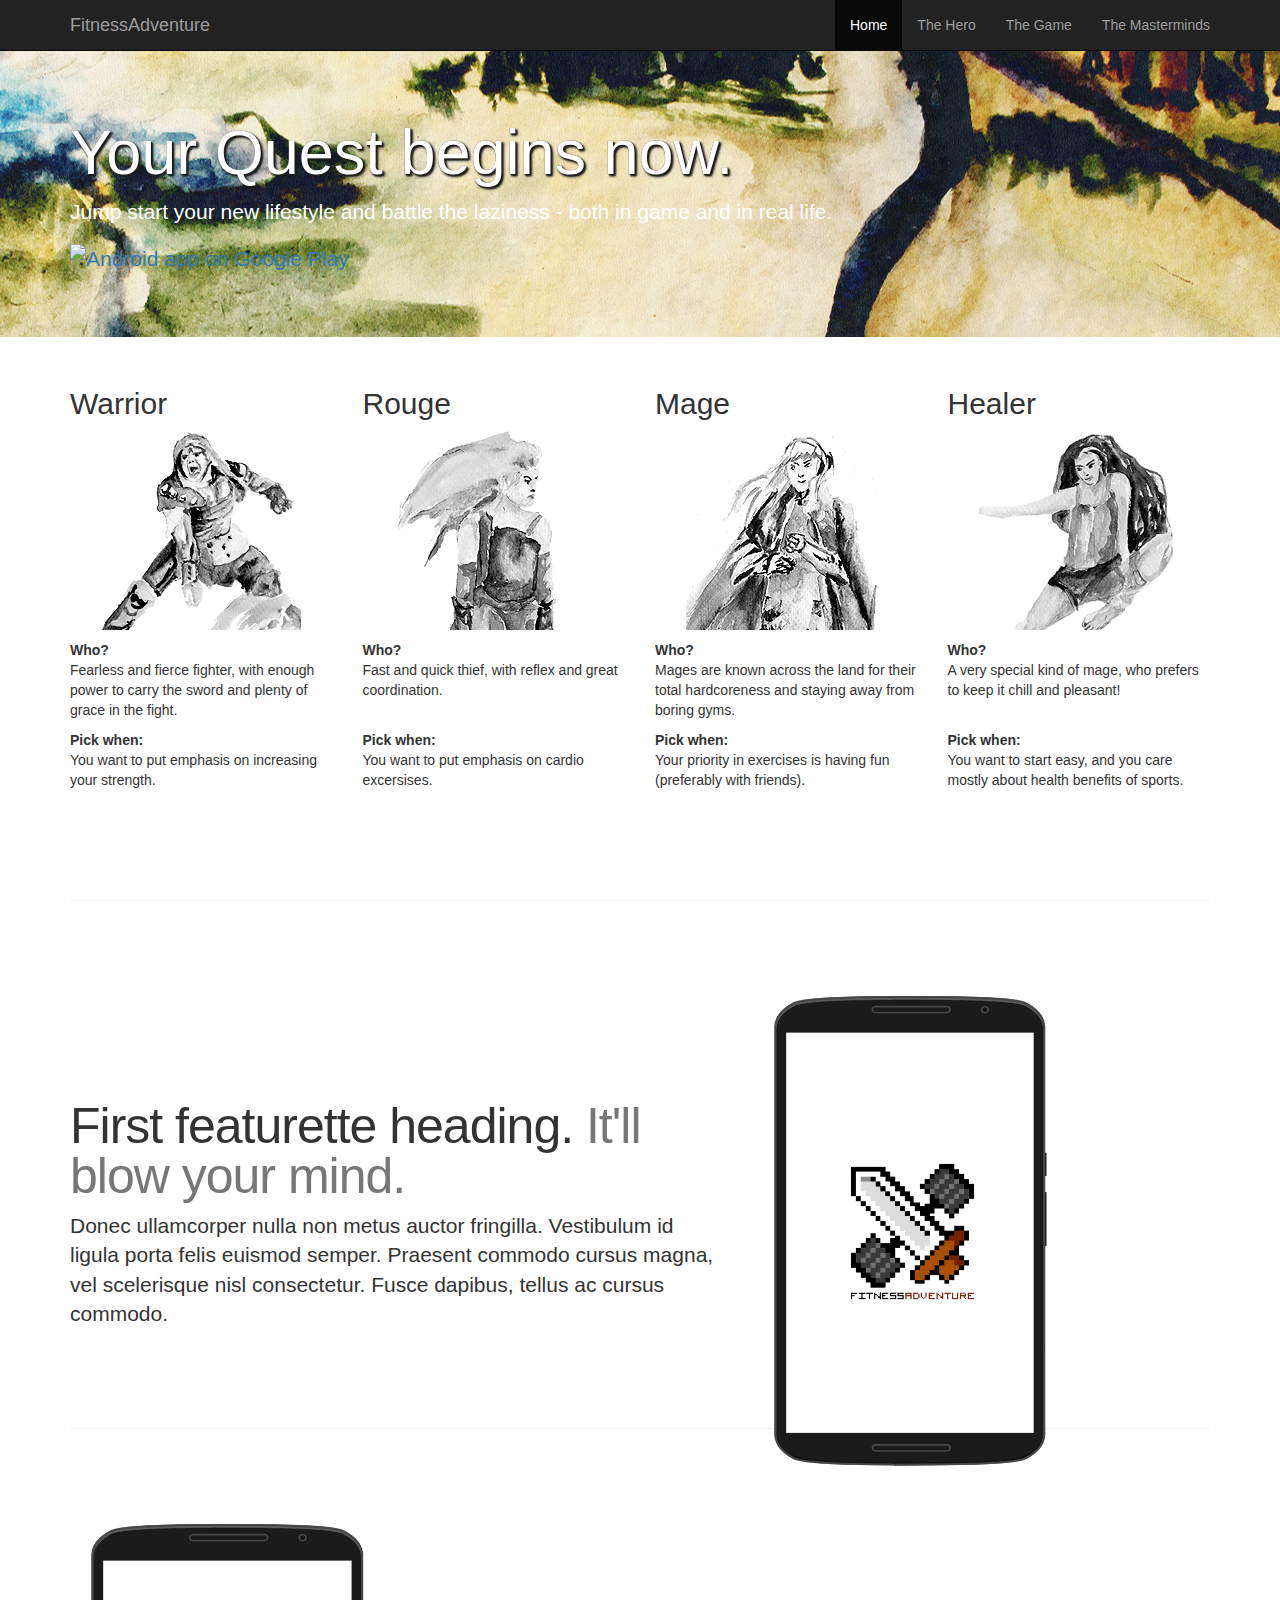
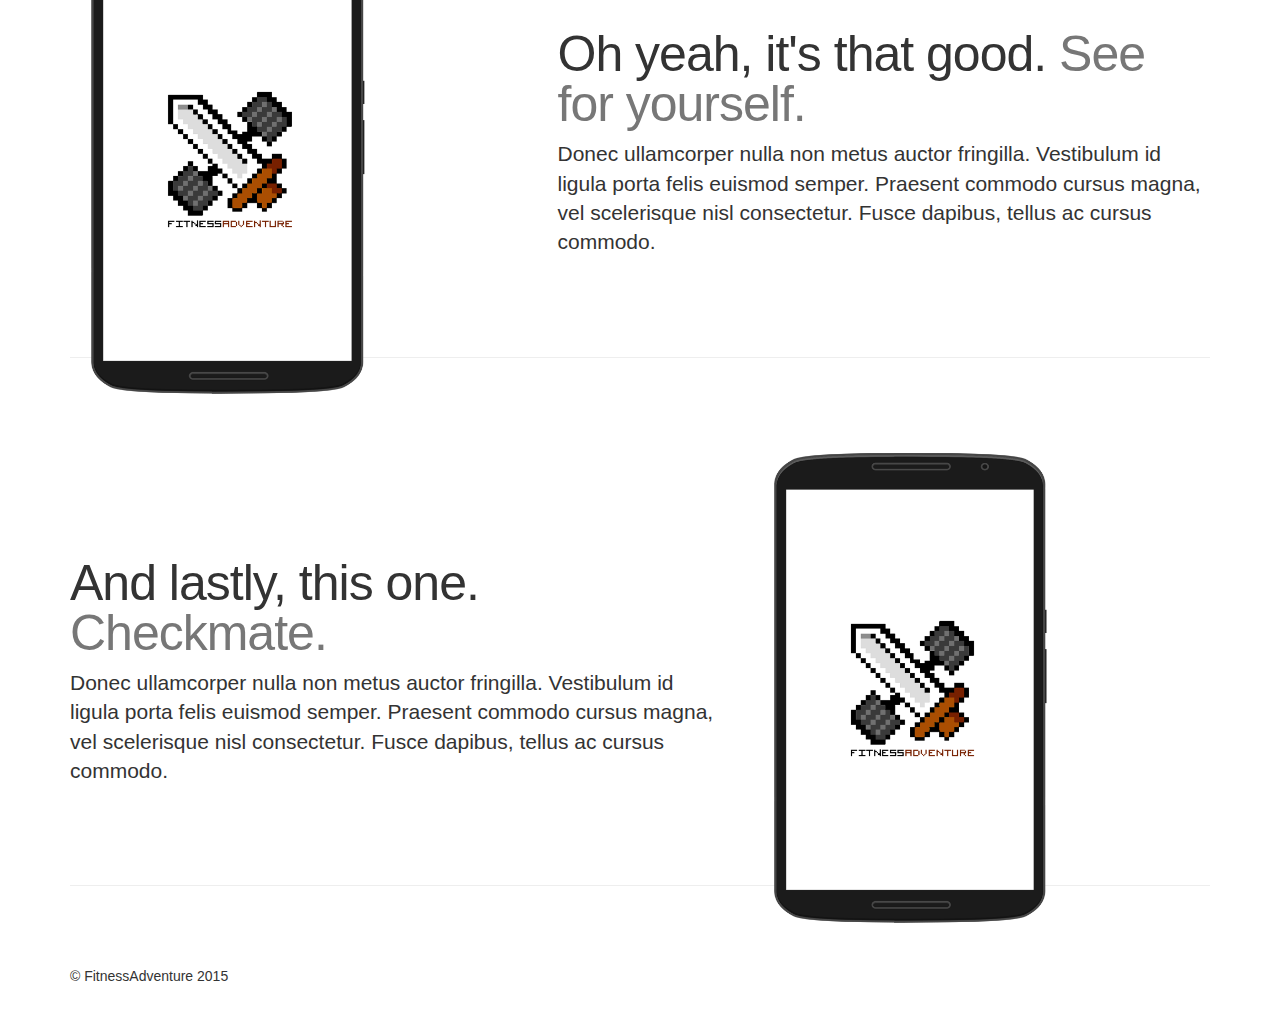
==== index.html @ 914169dd "top :)" ====
<!DOCTYPE html>
<html>
<head>
    <meta http-equiv="Content-Type" content="text/html; charset=utf-8"/>
    <meta name="viewport" content="width=device-width, initial-scale=1.0">
    <title>FitnessAdventure</title>
    <link href="css/style.css" type="text/css" rel="stylesheet"/>
    <link href="css/bootstrap.min.css" type="text/css" rel="stylesheet"/>

    <style>
    .jumbotron {
        background: url('images/background_map.png') no-repeat center center;
    }
    </style>
</head>
<body>


<nav class="navbar navbar-inverse navbar-fixed-top">
    <div class="container">
        <div class="navbar-header">
            <button type="button" class="navbar-toggle collapsed" data-toggle="collapse" data-target="#navbar"
                    aria-expanded="false" aria-controls="navbar">
                <span class="sr-only">Toggle navigation</span>
                <span class="icon-bar"></span>
                <span class="icon-bar"></span>
                <span class="icon-bar"></span>
            </button>
            <a class="navbar-brand" href="#">FitnessAdventure</a>
        </div>
        <div id="navbar" class="navbar-collapse collapse">
            <ul class="nav navbar-nav navbar-right">
                <li class="active"><a href="">Home</a></li>
                <li><a href="#hero">The Hero</a></li>
                <li><a href="#game">The Game</a></li>
                <li><a href="#developers">The Masterminds</a></li>
              </ul>
        </div>
        <!--/.navbar-collapse -->
    </div>
</nav>

<!-- Main jumbotron for a primary marketing message or call to action -->
<div class="jumbotron">
    <div class="container">
        <h1 class="header-title">Your Quest begins now.</h1>
        <p style="color: white; ">Jump start your new lifestyle and battle the laziness - both in game and in real life.</p>

        <p><a href="https://play.google.com/store/apps/details?id=com.pwr.fitnessadventure">
  <img alt="Android app on Google Play"
       src="https://developer.android.com/images/brand/en_app_rgb_wo_60.png" />
</a></p>
    </div>
</div>

<div class="container" id="hero">
    <!-- Example row of columns -->
    <div class="row">
        <div class="col-xs-6 col-sm-3">
            <h2>Warrior</h2>
            <p style="text-align: center"><img src="images/class/warrior.png" class="grayscale"></p>
            <p><b>Who?</b><br>Fearless and fierce fighter, with enough power to carry the sword and plenty of grace in the fight.</br></p>
            <p><b>Pick when: </b><br>You want to put emphasis on increasing your strength.</br></p>
        </div>
        <div class="col-xs-6 col-sm-3">
            <h2>Rouge</h2>
            <p style="text-align: center"><img src="images/class/rogue.png" class="grayscale"></p>
            <p><b>Who?</b><br>Fast and quick thief, with reflex and great coordination.</br></p>
            <p><b>Pick when: </b><br>You want to put emphasis on cardio excersises.</br></p>
        </div>
        <div class="col-xs-6 col-sm-3">
            <h2>Mage</h2>
            <p style="text-align: center"><img src="images/class/mage.png" class="grayscale"></p>
            <p><b>Who?</b><br>Mages are known across the land for their total hardcoreness and staying away from boring gyms.</br></p>
            <p><b>Pick when: </b><br>Your priority in exercises is having fun (preferably with friends).</br></p>
        </div>
        <div class="col-xs-6 col-sm-3">
            <h2>Healer</h2>
            <p style="text-align: center"><img src="images/class/healer.png" class="grayscale"></p>
            <p><b>Who?</b><br>A very special kind of mage, who prefers to keep it chill and pleasant!</br></p>
            <p><b>Pick when: </b><br>You want to start easy, and you care mostly about health benefits of sports.</br></p>
        </div>
    </div>


    <hr class="featurette-divider">

    <div class="row featurette">
        <div class="col-md-7">
            <h2 class="featurette-heading">First featurette heading. <span
                    class="text-muted">It'll blow your mind.</span></h2>

            <p class="lead">Donec ullamcorper nulla non metus auctor fringilla. Vestibulum id ligula porta felis euismod
                semper. Praesent commodo cursus magna, vel scelerisque nisl consectetur. Fusce dapibus, tellus ac cursus
                commodo.</p>
        </div>
        <div class="col-md-5">
            <div id="phone-container">
                <img src="images/demo-pl/_empty.png" class="slideshow-border">

                <div class="slideshow">
                    <img src="images/demo-pl/logo_clear.png">
                    <img src="images/demo-pl/register_clear.png">
                    <img src="images/demo-pl/menu_clear.png">
                    <img src="images/demo-pl/plot_clear.png">
                    <img src="images/demo-pl/achievement_clear.png">
                </div>
            </div>
        </div>
    </div>

    <hr class="featurette-divider">

    <div class="row featurette">
        <div class="col-md-5">
            <div id="phone-container">
                <img src="images/demo-pl/_empty.png" class="slideshow-border">

                <div class="slideshow">
                    <img src="images/demo-pl/logo_clear.png">
                    <img src="images/demo-pl/register_clear.png">
                    <img src="images/demo-pl/menu_clear.png">
                    <img src="images/demo-pl/plot_clear.png">
                    <img src="images/demo-pl/achievement_clear.png">
                </div>
            </div>
        </div>
        <div class="col-md-7">
            <h2 class="featurette-heading">Oh yeah, it's that good. <span class="text-muted">See for yourself.</span>
            </h2>

            <p class="lead">Donec ullamcorper nulla non metus auctor fringilla. Vestibulum id ligula porta felis euismod
                semper. Praesent commodo cursus magna, vel scelerisque nisl consectetur. Fusce dapibus, tellus ac cursus
                commodo.</p>
        </div>
    </div>

    <hr class="featurette-divider">

    <div class="row featurette">
        <div class="col-md-7">
            <h2 class="featurette-heading">And lastly, this one. <span class="text-muted">Checkmate.</span></h2>

            <p class="lead">Donec ullamcorper nulla non metus auctor fringilla. Vestibulum id ligula porta felis euismod
                semper. Praesent commodo cursus magna, vel scelerisque nisl consectetur. Fusce dapibus, tellus ac cursus
                commodo.</p>
        </div>
        <div class="col-md-5">
            <div id="phone-container">
                <img src="images/demo-pl/_empty.png" class="slideshow-border">

                <div class="slideshow">
                    <img src="images/demo-pl/logo_clear.png">
                    <img src="images/demo-pl/register_clear.png">
                    <img src="images/demo-pl/menu_clear.png">
                    <img src="images/demo-pl/plot_clear.png">
                    <img src="images/demo-pl/achievement_clear.png">
                </div>
            </div>
        </div>
    </div>

    <hr class="featurette-divider">


    <footer>
        <p>&copy; FitnessAdventure 2015</p>
    </footer>
</div>

<!--<link rel="icon" type="image/x-icon" href="" />-->
<!-- Jquery and Plug-ins -->
<script src="js/lib/jquery-1.11.2.min.js"></script>
<script src="js/plugin/jquery.cycle.all.js"></script>
<!-- Slideshow -->
<script type="text/javascript">
    $(document).ready(function () {
        $('.slideshow').cycle({
            fx: "scrollLeft"
        });
    });
</script>

</body>
</html>
---- css/style.css ----
* {
    margin: 0;
    padding: 0;
}

body {
    padding-top: 50px;
    padding-bottom: 20px;
}

.slideshow {
    height:  402px;
    width:   249px;
    padding: 0;
    margin:  0;
    top:  50px;
    left: 33px;
    position: absolute;
}

.slideshow img {
    height: 402px;
    width:  auto;
    top:  0;
    left: 0;
    position: absolute;
}

.slideshow-border {
    z-index: 1000;
    height: 500px;
    width:  auto;
    top:  0;
    left: 0;
    position: absolute;
}

#phone-container {
    position: relative;
}

/* HEADER 
-------------------------------------------------- */
.header-title {
    color: white !important;
    text-shadow: 0px 0px 0px #1C1C1C, 1px 1px 1px #1C1C1C, 2px 2px 2px #1C1C1C, 2px 2px 3px #1C1C1C;
}

/* CLASSES 
-------------------------------------------------- */
img.grayscale {
    filter: grayscale(100%);
    -webkit-filter: grayscale(100%);
 /* For Webkit browsers */
    filter: gray;
 /* For IE 6 - 9 */
    -webkit-transition: all .6s ease;
 /* Fade to color for Chrome and Safari */
    filter: url("data:image/svg+xml;utf8,<svg xmlns=\'http://www.w3.org/2000/svg\'><filter id=\'grayscale\'><feColorMatrix type=\'matrix\' values=\'0.3333 0.3333 0.3333 0 0 0.3333 0.3333 0.3333 0 0 0.3333 0.3333 0.3333 0 0 0 0 0 1 0\'/></filter></svg>#grayscale");
 /* Firefox 10+, Firefox on Android */;
}

img.grayscale:hover {
    filter: grayscale(0%);
    -webkit-filter: grayscale(0%);
    filter: url("data:image/svg+xml;utf8,<svg xmlns=\'http://www.w3.org/2000/svg\'><filter id=\'grayscale\'><feColorMatrix type=\'matrix\' values=\'1 0 0 0 0, 0 1 0 0 0, 0 0 1 0 0, 0 0 0 1 0\'/></filter></svg>#grayscale");
}

.col-xs-6 p {
    min-height: 80px;
}


/* MARKETING CONTENT
-------------------------------------------------- */

/* Center align the text within the three columns below the carousel */
.marketing .col-lg-4 {
    margin-bottom: 20px;
    text-align: center;
}
.marketing h2 {
    font-weight: normal;
}
.marketing .col-lg-4 p {
    margin-right: 10px;
    margin-left: 10px;
}


/* Featurettes
------------------------- */

.featurette-divider {
    margin: 80px 0; /* Space out the Bootstrap <hr> more */
}

/* Thin out the marketing headings */
.featurette-heading {
    font-weight: 300;
    line-height: 1;
    letter-spacing: -1px;
}


/* RESPONSIVE CSS
-------------------------------------------------- */

@media (min-width: 768px) {
    /* Navbar positioning foo */
    .navbar-wrapper {
        margin-top: 20px;
    }
    .navbar-wrapper .container {
        padding-right: 15px;
        padding-left: 15px;
    }
    .navbar-wrapper .navbar {
        padding-right: 0;
        padding-left: 0;
    }

    /* The navbar becomes detached from the top, so we round the corners */
    .navbar-wrapper .navbar {
        border-radius: 4px;
    }

    /* Bump up size of carousel content */
    .carousel-caption p {
        margin-bottom: 20px;
        font-size: 21px;
        line-height: 1.4;
    }

    .featurette-heading {
        font-size: 50px;
    }
}

@media (min-width: 992px) {
    .featurette-heading {
        margin-top: 120px;
    }
}
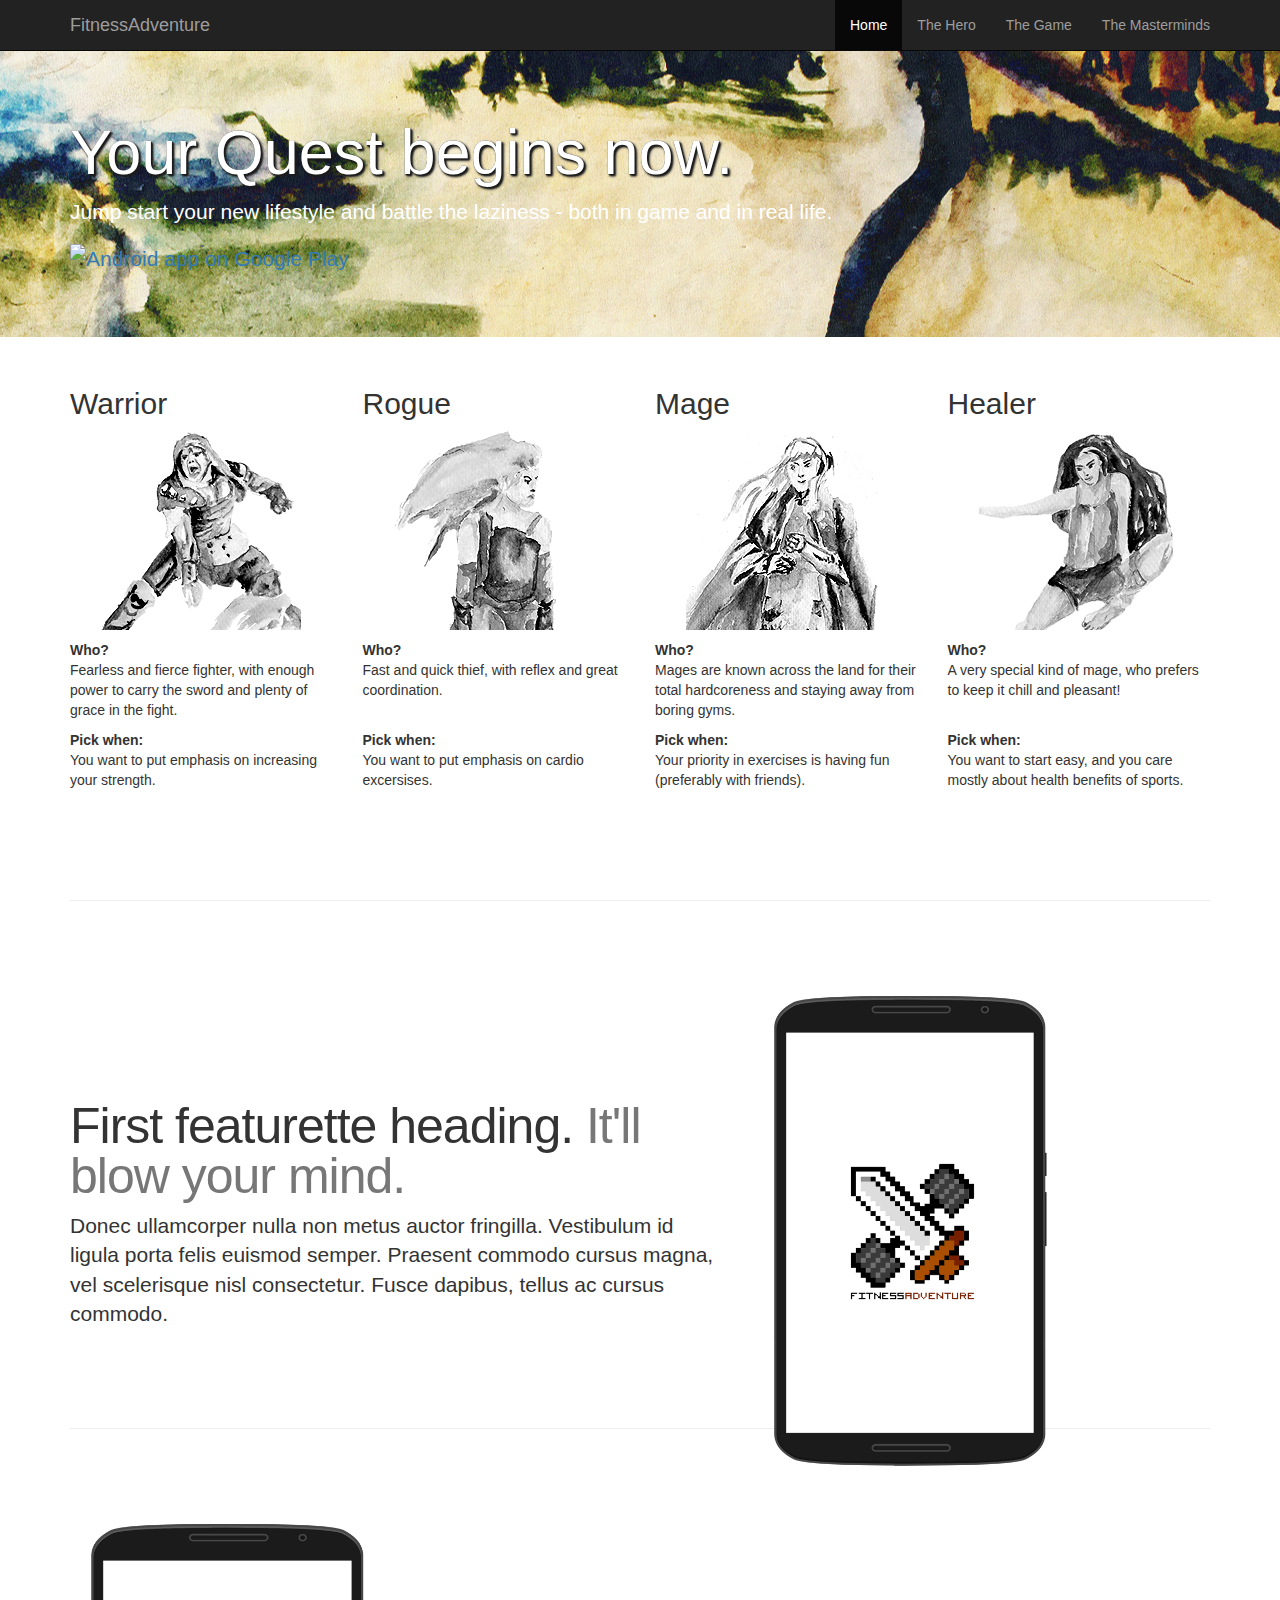
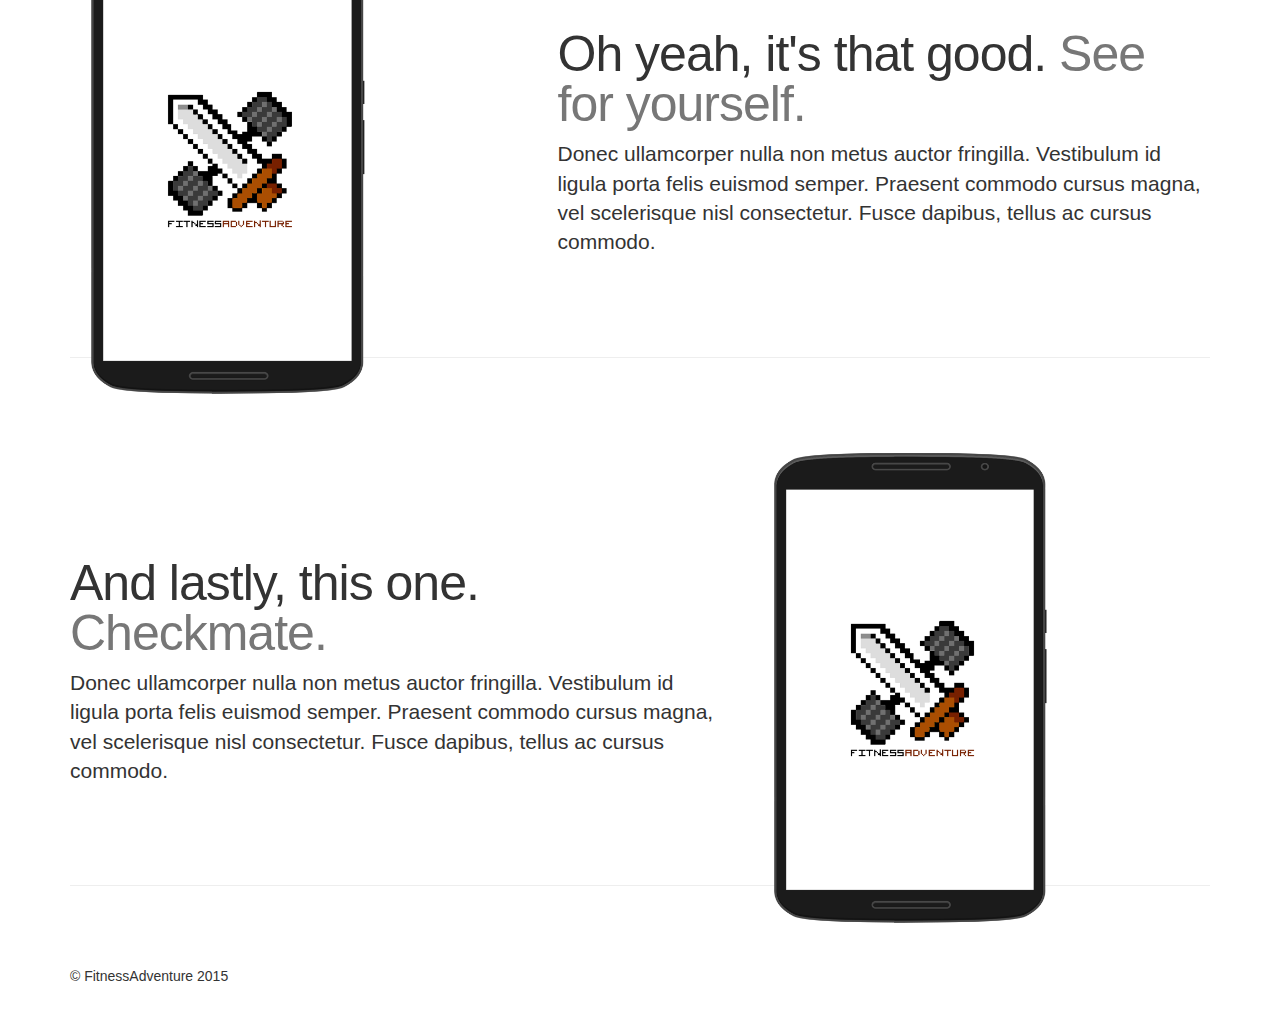
==== commit 43b06da7: "literówka" ====
--- a/index.html
+++ b/index.html
@@ -63,7 +63,7 @@
             <p><b>Pick when: </b><br>You want to put emphasis on increasing your strength.</br></p>
         </div>
         <div class="col-xs-6 col-sm-3">
-            <h2>Rouge</h2>
+            <h2>Rogue</h2>
             <p style="text-align: center"><img src="images/class/rogue.png" class="grayscale"></p>
             <p><b>Who?</b><br>Fast and quick thief, with reflex and great coordination.</br></p>
             <p><b>Pick when: </b><br>You want to put emphasis on cardio excersises.</br></p>
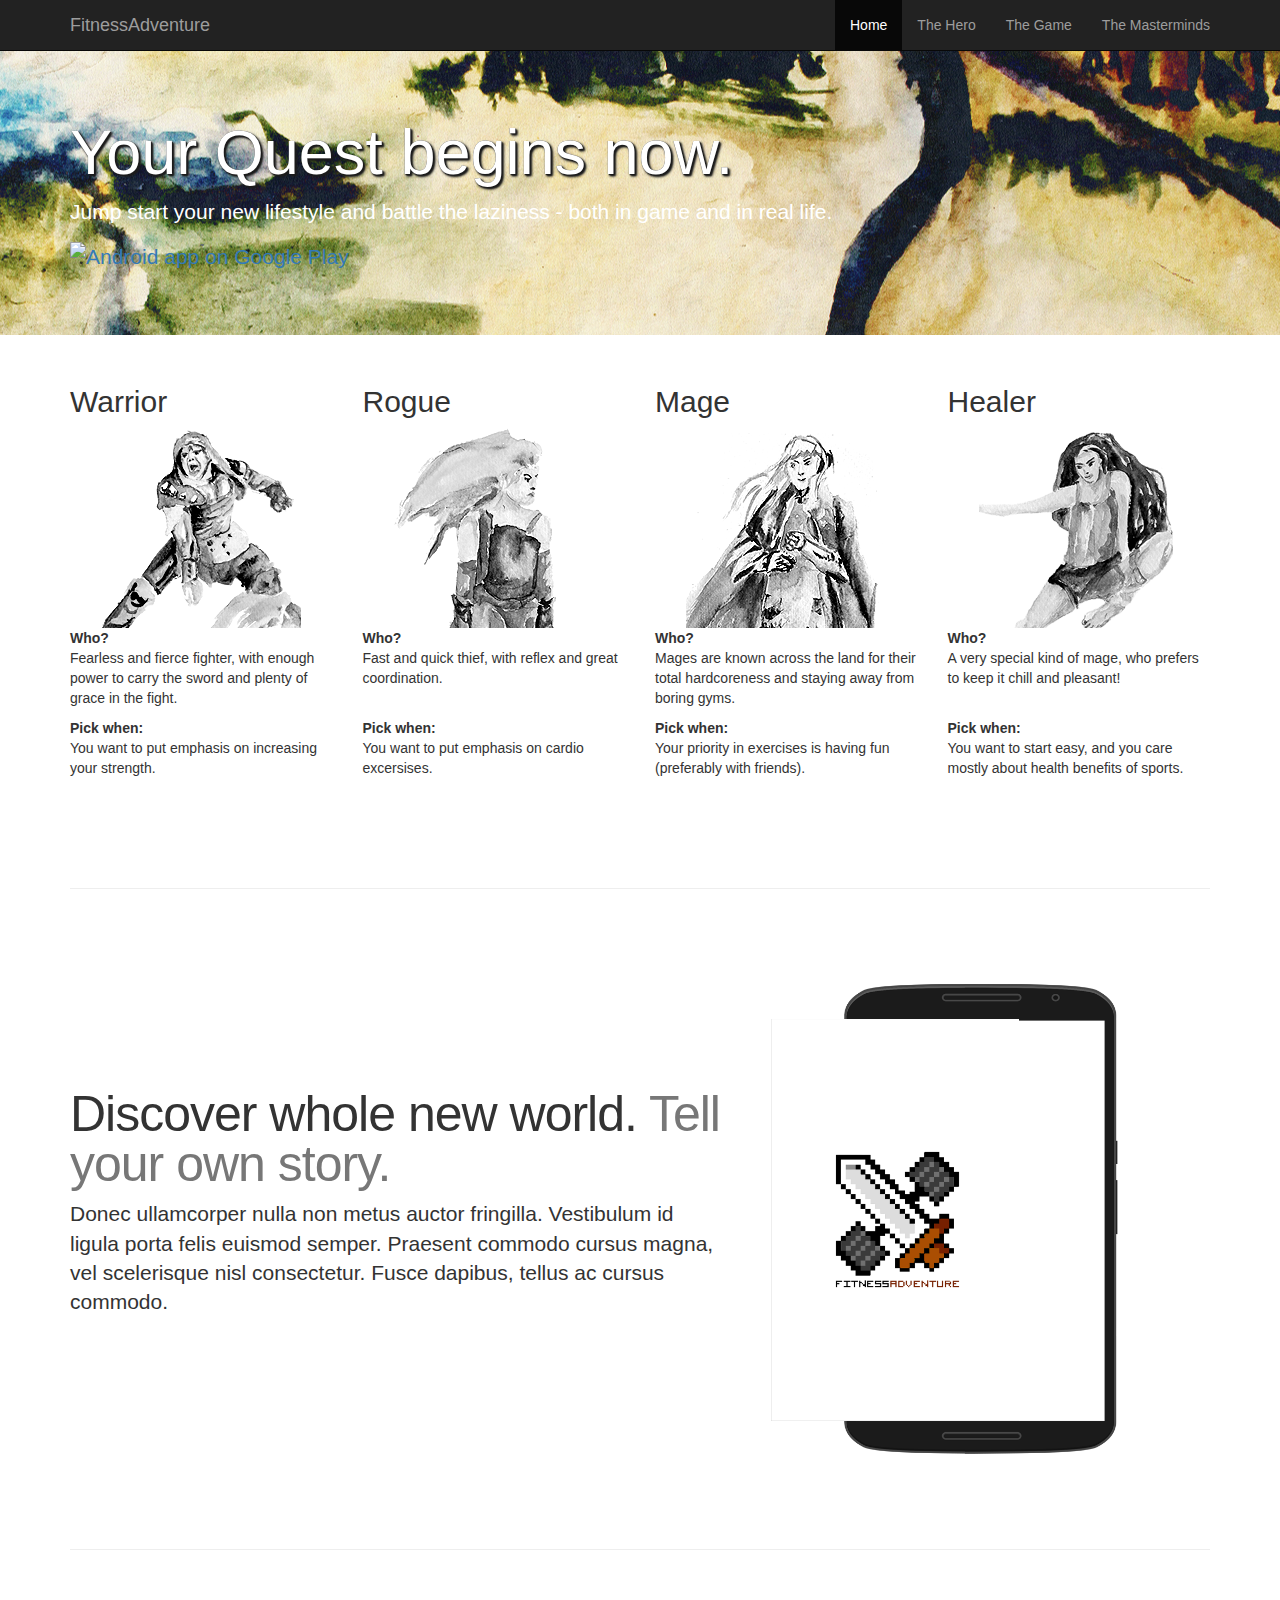
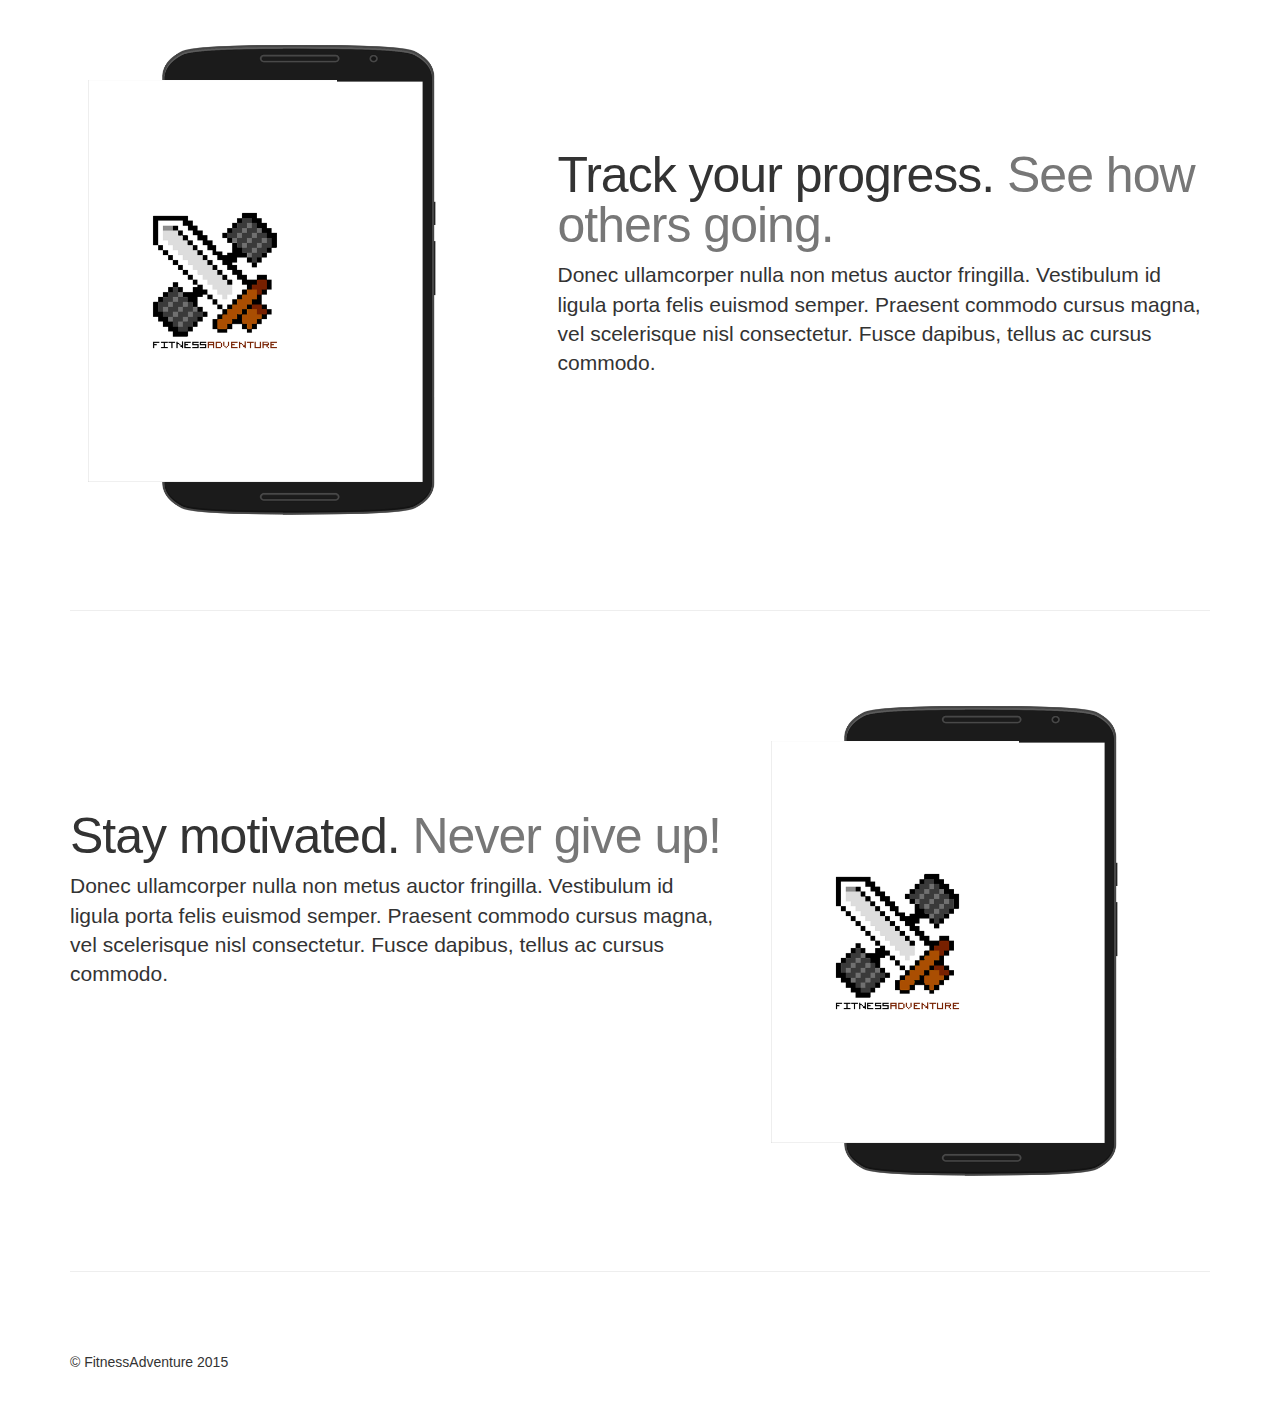
==== commit d3aa4d3f: "Small layout corrections, main content headers" ====
--- a/index.html
+++ b/index.html
@@ -8,9 +8,9 @@
     <link href="css/bootstrap.min.css" type="text/css" rel="stylesheet"/>
 
     <style>
-    .jumbotron {
-        background: url('images/background_map.png') no-repeat center center;
-    }
+        .jumbotron {
+            background: url('images/background_map.png') no-repeat center center;
+        }
     </style>
 </head>
 <body>
@@ -34,7 +34,7 @@
                 <li><a href="#hero">The Hero</a></li>
                 <li><a href="#game">The Game</a></li>
                 <li><a href="#developers">The Masterminds</a></li>
-              </ul>
+            </ul>
         </div>
         <!--/.navbar-collapse -->
     </div>
@@ -44,51 +44,64 @@
 <div class="jumbotron">
     <div class="container">
         <h1 class="header-title">Your Quest begins now.</h1>
-        <p style="color: white; ">Jump start your new lifestyle and battle the laziness - both in game and in real life.</p>
+
+        <p style="color: white; ">Jump start your new lifestyle and battle the laziness - both in game and in real
+            life.</p>
 
         <p><a href="https://play.google.com/store/apps/details?id=com.pwr.fitnessadventure">
-  <img alt="Android app on Google Play"
-       src="https://developer.android.com/images/brand/en_app_rgb_wo_60.png" />
-</a></p>
+            <img id="google-play-icon" alt="Android app on Google Play"
+                 src="https://developer.android.com/images/brand/en_app_rgb_wo_60.png"/>
+        </a></p>
     </div>
 </div>
 
-<div class="container" id="hero">
+<div class="container anchor" id="hero">
     <!-- Example row of columns -->
     <div class="row">
         <div class="col-xs-6 col-sm-3">
             <h2>Warrior</h2>
-            <p style="text-align: center"><img src="images/class/warrior.png" class="grayscale"></p>
-            <p><b>Who?</b><br>Fearless and fierce fighter, with enough power to carry the sword and plenty of grace in the fight.</br></p>
+            <img src="images/class/warrior.png" class="grayscale">
+
+            <p><b>Who?</b><br>Fearless and fierce fighter, with enough power to carry the sword and plenty of grace in
+                the fight.</br></p>
+
             <p><b>Pick when: </b><br>You want to put emphasis on increasing your strength.</br></p>
         </div>
         <div class="col-xs-6 col-sm-3">
             <h2>Rogue</h2>
-            <p style="text-align: center"><img src="images/class/rogue.png" class="grayscale"></p>
+            <img src="images/class/rogue.png" class="grayscale">
+
             <p><b>Who?</b><br>Fast and quick thief, with reflex and great coordination.</br></p>
+
             <p><b>Pick when: </b><br>You want to put emphasis on cardio excersises.</br></p>
         </div>
         <div class="col-xs-6 col-sm-3">
             <h2>Mage</h2>
-            <p style="text-align: center"><img src="images/class/mage.png" class="grayscale"></p>
-            <p><b>Who?</b><br>Mages are known across the land for their total hardcoreness and staying away from boring gyms.</br></p>
+            <img src="images/class/mage.png" class="grayscale">
+
+            <p><b>Who?</b><br>Mages are known across the land for their total hardcoreness and staying away from boring
+                gyms.</br></p>
+
             <p><b>Pick when: </b><br>Your priority in exercises is having fun (preferably with friends).</br></p>
         </div>
         <div class="col-xs-6 col-sm-3">
             <h2>Healer</h2>
-            <p style="text-align: center"><img src="images/class/healer.png" class="grayscale"></p>
+            <img src="images/class/healer.png" class="grayscale">
+
             <p><b>Who?</b><br>A very special kind of mage, who prefers to keep it chill and pleasant!</br></p>
-            <p><b>Pick when: </b><br>You want to start easy, and you care mostly about health benefits of sports.</br></p>
-        </div>
-    </div>
-
-
-    <hr class="featurette-divider">
-
-    <div class="row featurette">
+
+            <p><b>Pick when: </b><br>You want to start easy, and you care mostly about health benefits of sports.</br>
+            </p>
+        </div>
+    </div>
+
+
+    <hr class="featurette-divider">
+
+    <div class="row featurette anchor">
         <div class="col-md-7">
-            <h2 class="featurette-heading">First featurette heading. <span
-                    class="text-muted">It'll blow your mind.</span></h2>
+            <h2 class="featurette-heading">Discover whole new world. <span
+                    class="text-muted">Tell your own story.</span></h2>
 
             <p class="lead">Donec ullamcorper nulla non metus auctor fringilla. Vestibulum id ligula porta felis euismod
                 semper. Praesent commodo cursus magna, vel scelerisque nisl consectetur. Fusce dapibus, tellus ac cursus
@@ -111,7 +124,7 @@
 
     <hr class="featurette-divider">
 
-    <div class="row featurette">
+    <div class="row featurette anchor">
         <div class="col-md-5">
             <div id="phone-container">
                 <img src="images/demo-pl/_empty.png" class="slideshow-border">
@@ -126,7 +139,7 @@
             </div>
         </div>
         <div class="col-md-7">
-            <h2 class="featurette-heading">Oh yeah, it's that good. <span class="text-muted">See for yourself.</span>
+            <h2 class="featurette-heading">Track your progress. <span class="text-muted">See how others going.</span>
             </h2>
 
             <p class="lead">Donec ullamcorper nulla non metus auctor fringilla. Vestibulum id ligula porta felis euismod
@@ -137,9 +150,9 @@
 
     <hr class="featurette-divider">
 
-    <div class="row featurette">
+    <div class="row featurette anchor">
         <div class="col-md-7">
-            <h2 class="featurette-heading">And lastly, this one. <span class="text-muted">Checkmate.</span></h2>
+            <h2 class="featurette-heading">Stay motivated. <span class="text-muted">Never give up!</span></h2>
 
             <p class="lead">Donec ullamcorper nulla non metus auctor fringilla. Vestibulum id ligula porta felis euismod
                 semper. Praesent commodo cursus magna, vel scelerisque nisl consectetur. Fusce dapibus, tellus ac cursus
--- a/css/style.css
+++ b/css/style.css
@@ -6,6 +6,15 @@
 body {
     padding-top: 50px;
     padding-bottom: 20px;
+}
+
+img {
+    display: block;
+    margin: 0px auto;
+}
+
+#google-play-icon {
+    margin: 0px;
 }
 
 .slideshow {
@@ -32,11 +41,16 @@
     width:  auto;
     top:  0;
     left: 0;
-    position: absolute;
 }
 
-#phone-container {
+.phone-container {
     position: relative;
+    margin-bottom: 50px;
+}
+
+.anchor {
+    padding-top:40px;
+    margin-top:-40px;
 }
 
 /* HEADER 
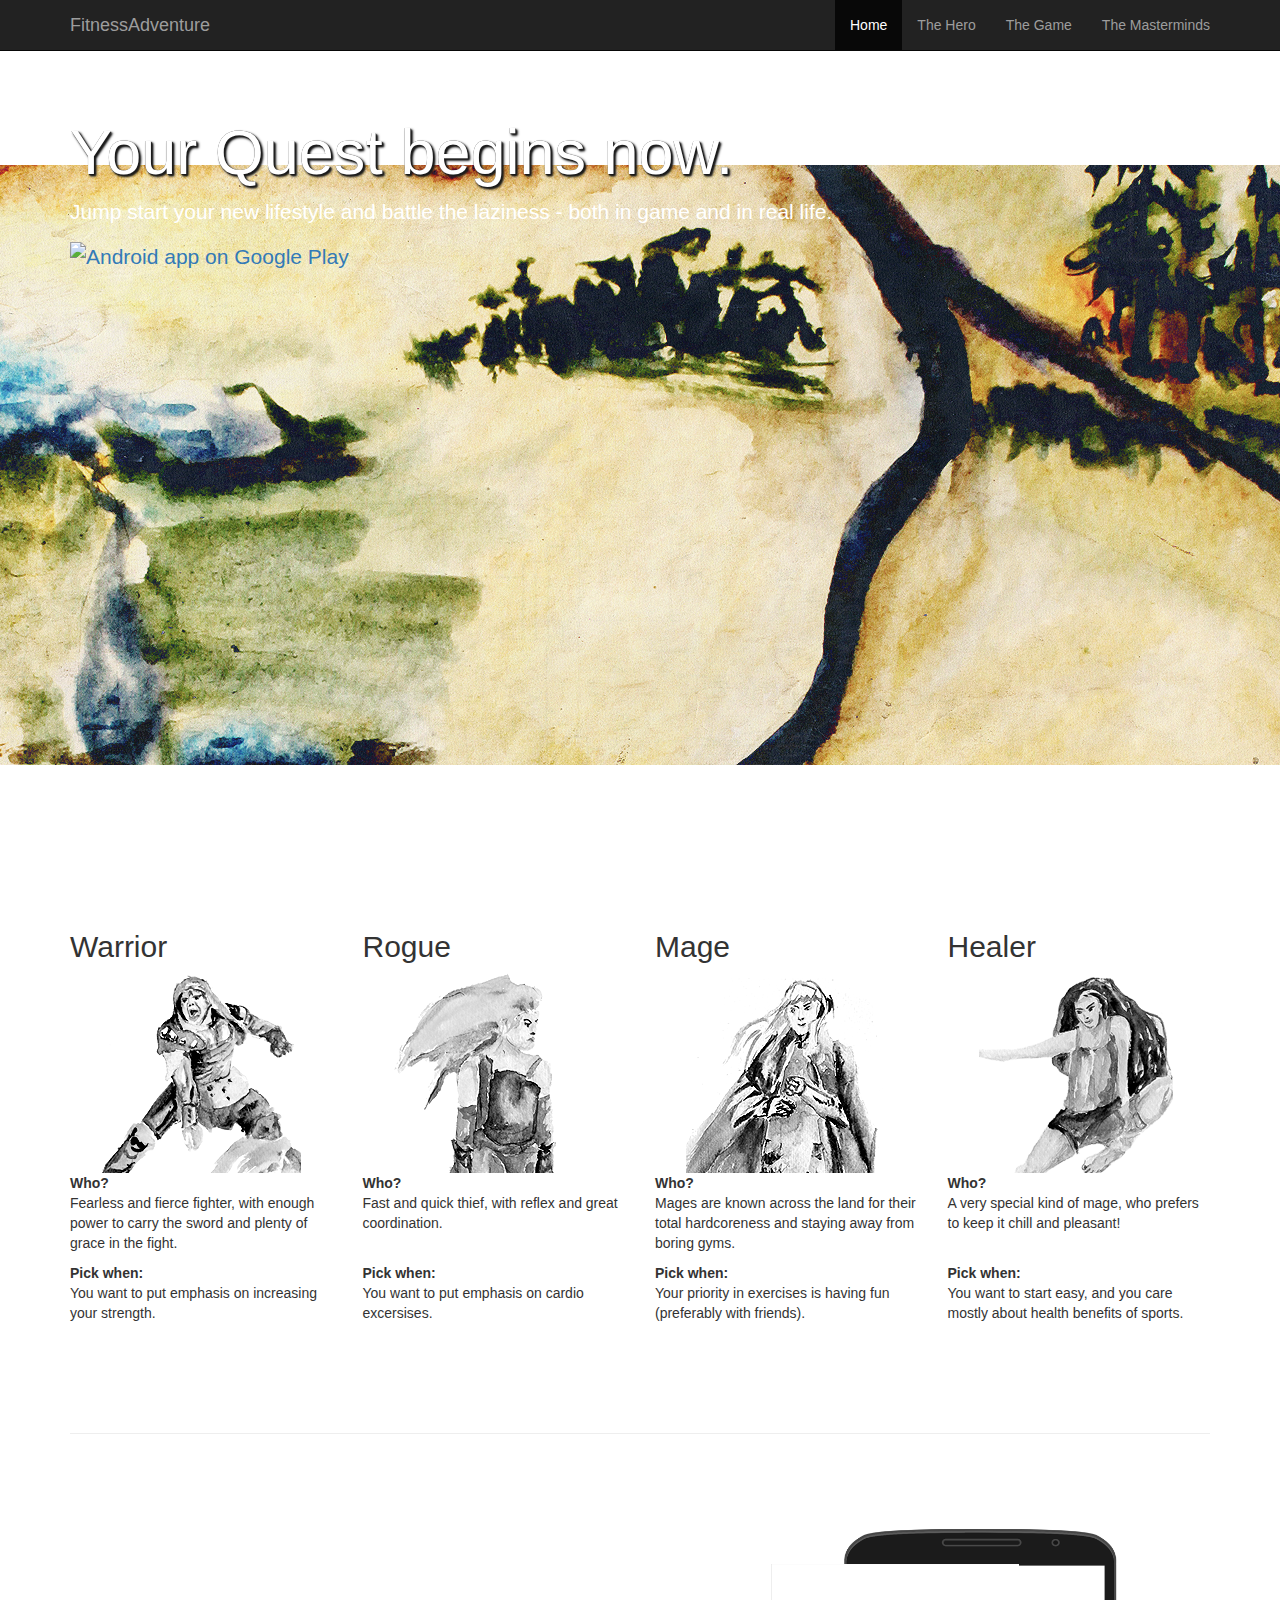
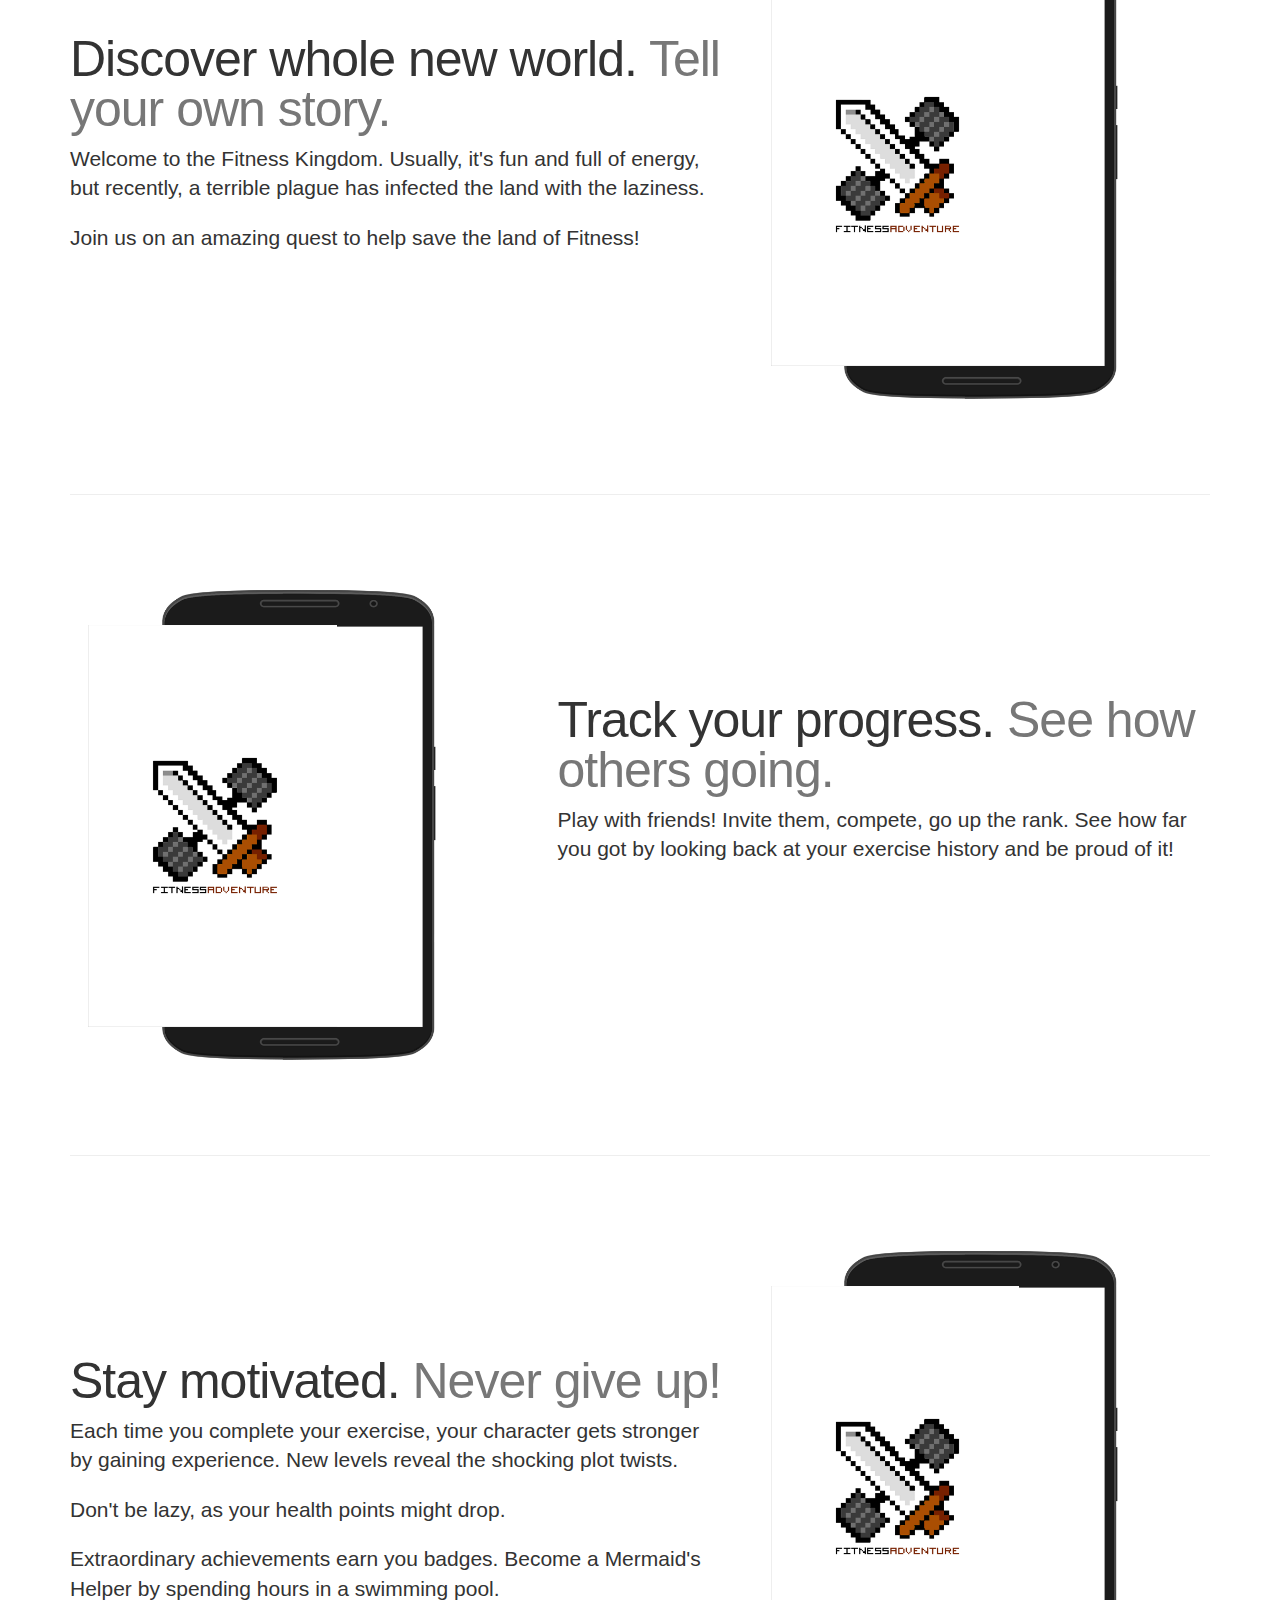
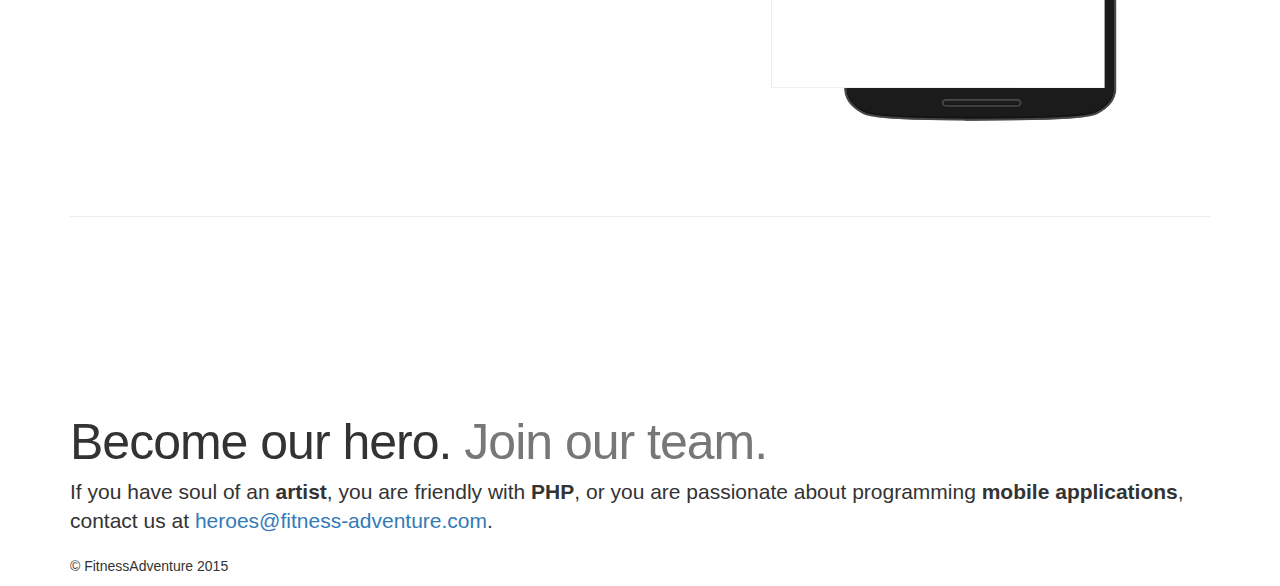
==== commit 7317c3c2: "Page text" ====
--- a/index.html
+++ b/index.html
@@ -41,7 +41,7 @@
 </nav>
 
 <!-- Main jumbotron for a primary marketing message or call to action -->
-<div class="jumbotron">
+<div class="jumbotron special">
     <div class="container">
         <h1 class="header-title">Your Quest begins now.</h1>
 
@@ -96,16 +96,18 @@
     </div>
 
 
-    <hr class="featurette-divider">
-
-    <div class="row featurette anchor">
+    <hr class="featurette-divider" id="game">
+
+    <div class="row featurette anchor" >
         <div class="col-md-7">
             <h2 class="featurette-heading">Discover whole new world. <span
                     class="text-muted">Tell your own story.</span></h2>
 
-            <p class="lead">Donec ullamcorper nulla non metus auctor fringilla. Vestibulum id ligula porta felis euismod
-                semper. Praesent commodo cursus magna, vel scelerisque nisl consectetur. Fusce dapibus, tellus ac cursus
-                commodo.</p>
+            <p class="lead">Welcome to the Fitness Kingdom. Usually, it's fun and full of energy, but recently, a
+                terrible plague has infected the land with the laziness. </p>
+
+            <p class="lead">Join us on an amazing quest to help save the
+                land of Fitness!</p>
         </div>
         <div class="col-md-5">
             <div id="phone-container">
@@ -142,9 +144,9 @@
             <h2 class="featurette-heading">Track your progress. <span class="text-muted">See how others going.</span>
             </h2>
 
-            <p class="lead">Donec ullamcorper nulla non metus auctor fringilla. Vestibulum id ligula porta felis euismod
-                semper. Praesent commodo cursus magna, vel scelerisque nisl consectetur. Fusce dapibus, tellus ac cursus
-                commodo.</p>
+            <p class="lead">Play with friends! Invite them, compete, go up the rank. See how far you got by looking back
+                at
+                your exercise history and be proud of it! </p>
         </div>
     </div>
 
@@ -154,9 +156,14 @@
         <div class="col-md-7">
             <h2 class="featurette-heading">Stay motivated. <span class="text-muted">Never give up!</span></h2>
 
-            <p class="lead">Donec ullamcorper nulla non metus auctor fringilla. Vestibulum id ligula porta felis euismod
-                semper. Praesent commodo cursus magna, vel scelerisque nisl consectetur. Fusce dapibus, tellus ac cursus
-                commodo.</p>
+            <p class="lead">Each time you complete your exercise, your character gets stronger by gaining experience.
+                New levels reveal the shocking plot twists.</p>
+
+            <p class="lead">Don't be lazy, as your health points might drop.</p>
+
+            <p class="lead">Extraordinary achievements earn you badges. Become a Mermaid's Helper by spending hours in a
+                swimming
+                pool.</p>
         </div>
         <div class="col-md-5">
             <div id="phone-container">
@@ -173,8 +180,18 @@
         </div>
     </div>
 
-    <hr class="featurette-divider">
-
+    <hr class="featurette-divider" id="developers">
+
+    <div class="row featurette anchor">
+        <div class="col-md-12">
+
+            <h2 class="featurette-heading">Become our hero. <span class="text-muted">Join our team.</span></h2>
+
+            <p class="lead">If you have soul of an <span>artist</span>, you are friendly with <span>PHP</span>, or you
+                are passionate about programming <span>mobile applications</span>, contact us at <a href="mailto:heroes@fitness-adventure.com">heroes@fitness-adventure.com</a>.</p>
+
+        </div>
+    </div>
 
     <footer>
         <p>&copy; FitnessAdventure 2015</p>
--- a/css/style.css
+++ b/css/style.css
@@ -11,6 +11,13 @@
 img {
     display: block;
     margin: 0px auto;
+}
+
+html,body {height:100%;}
+.special,.special .jumbotron {height:100%;}
+
+p > span {
+    font-weight: bold;
 }
 
 #google-play-icon {
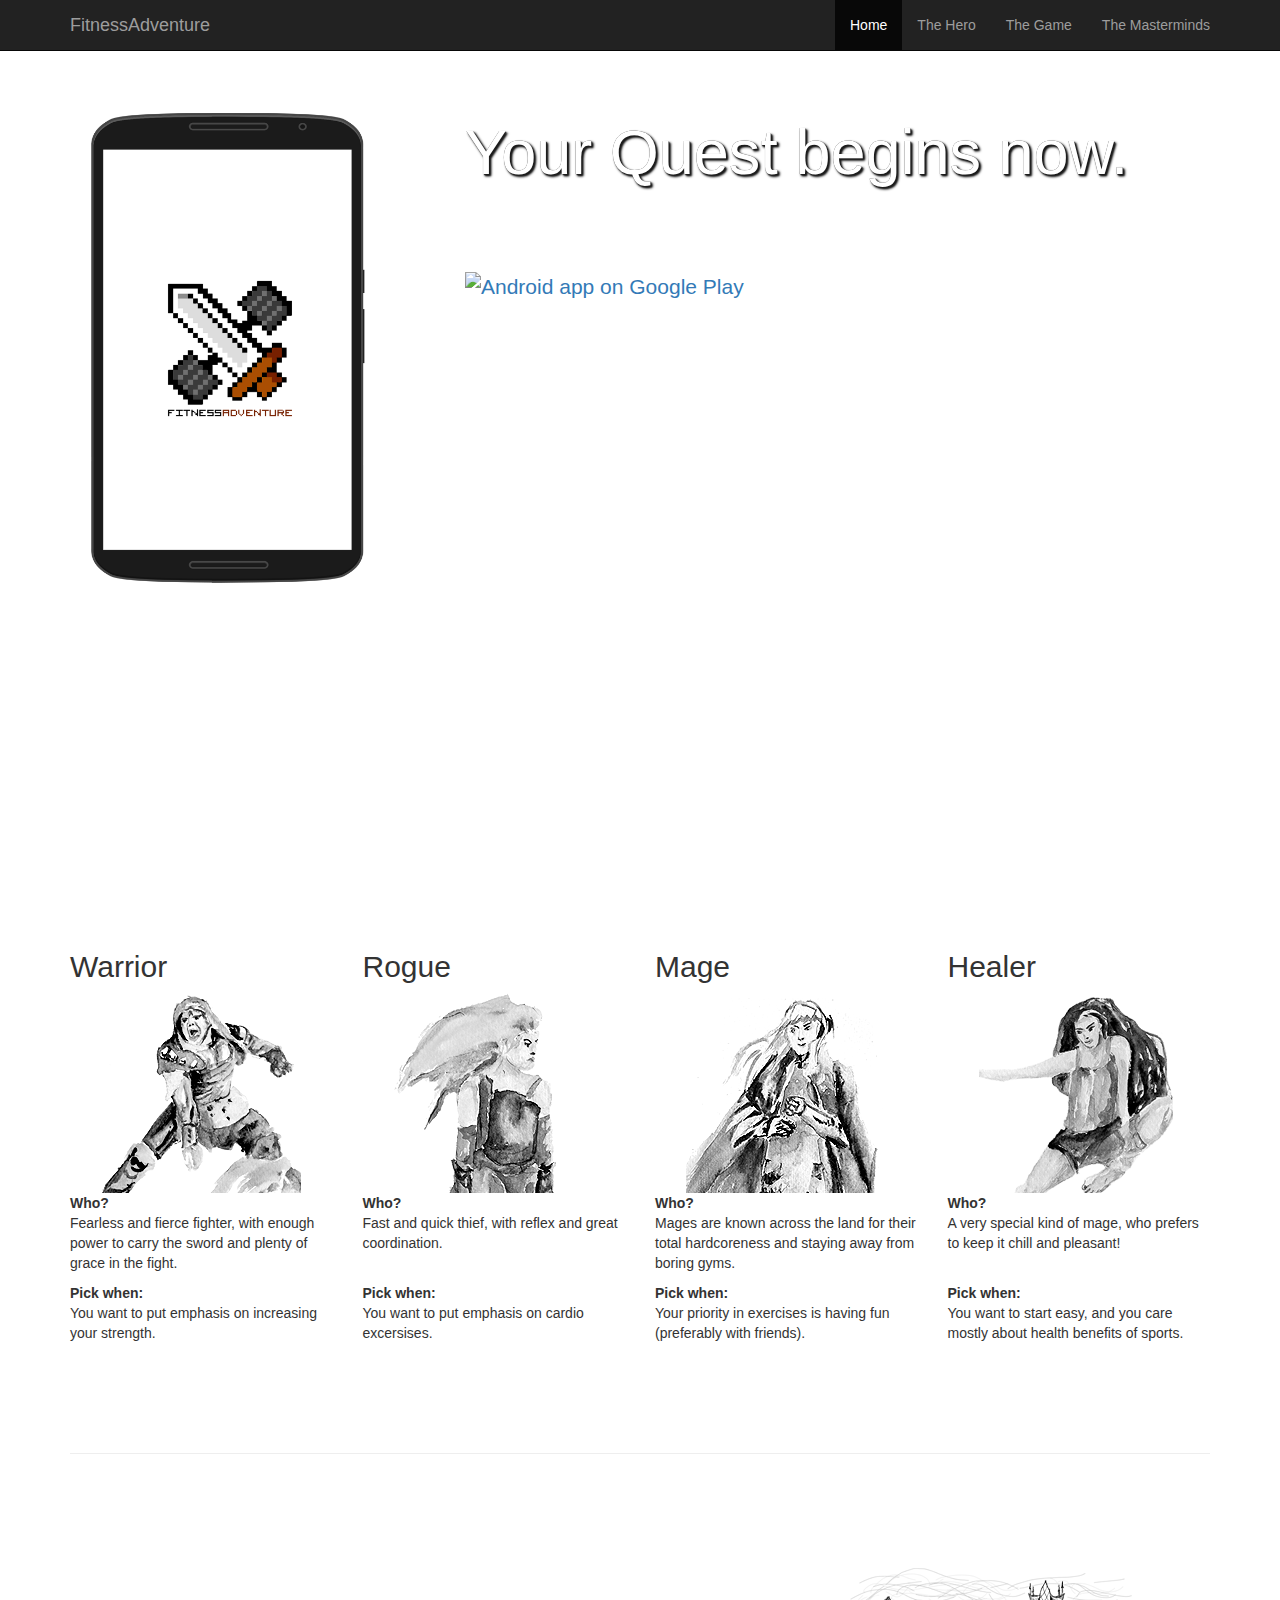
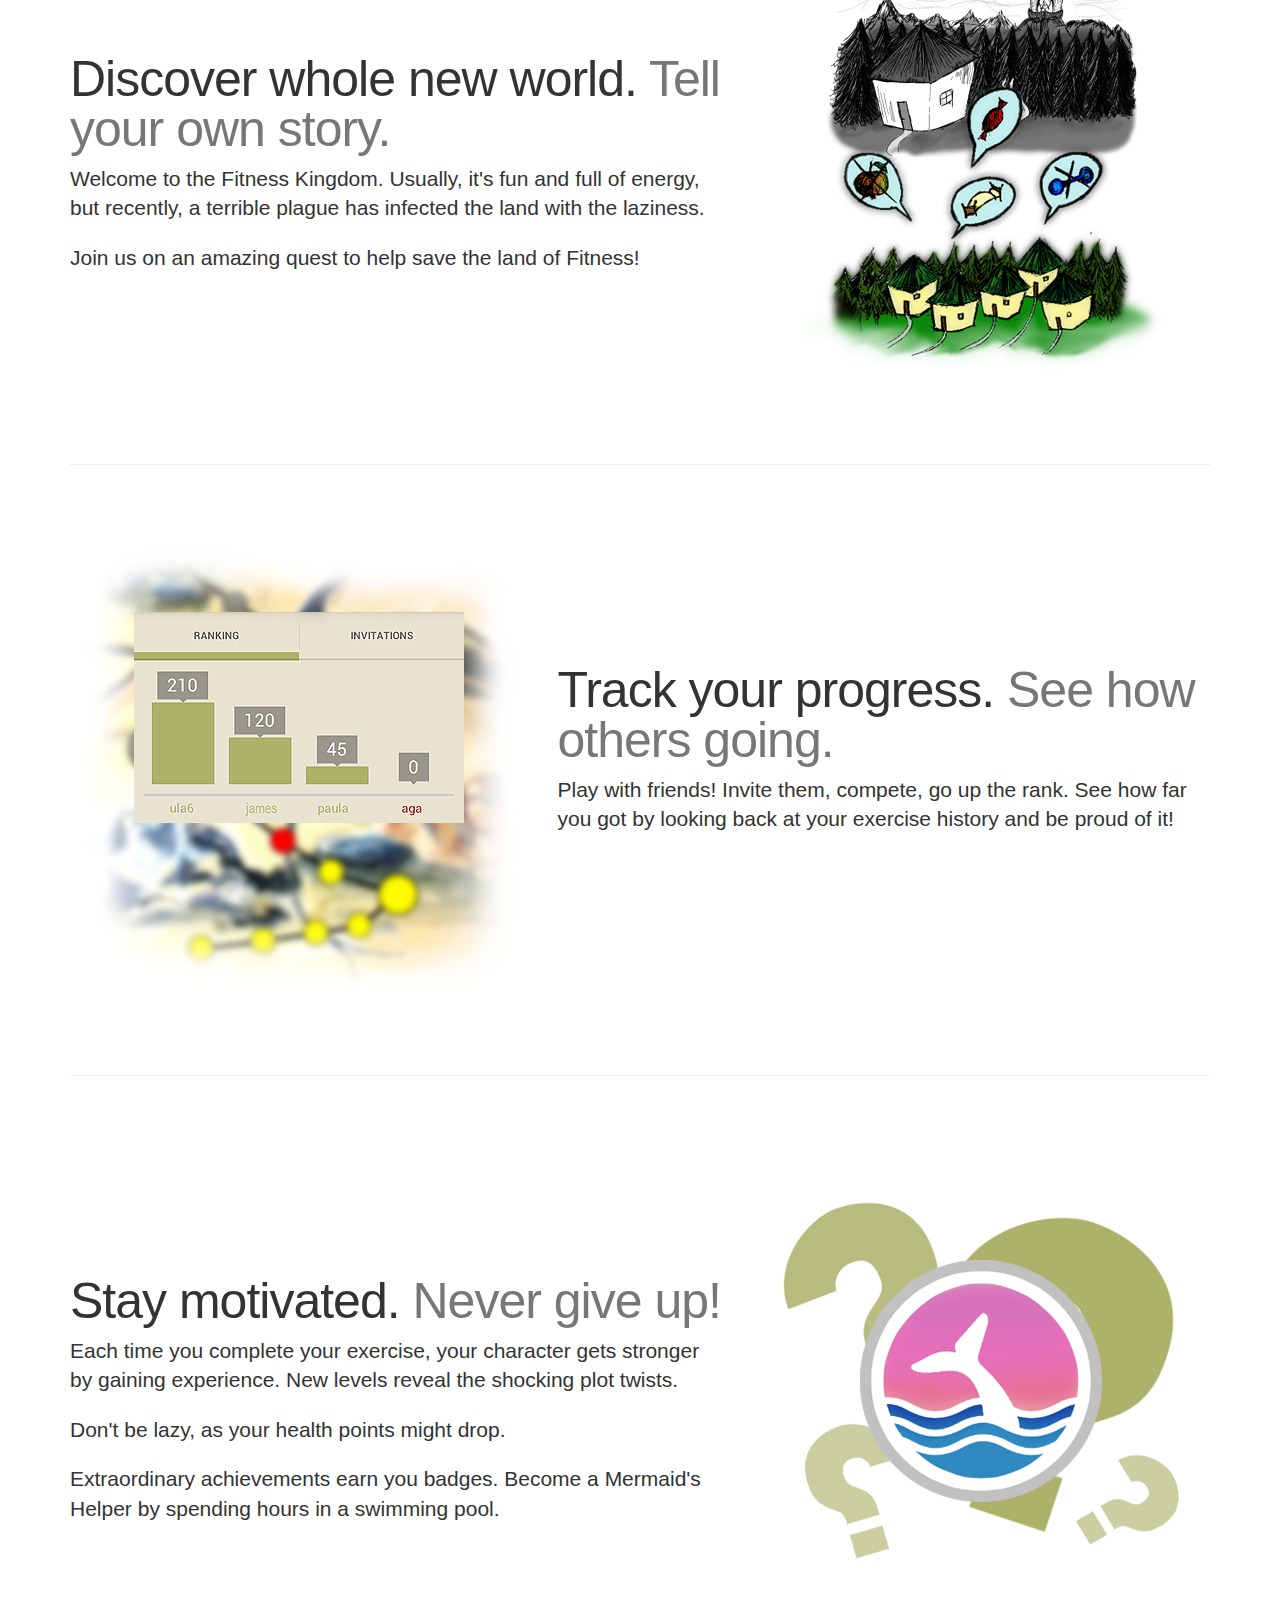
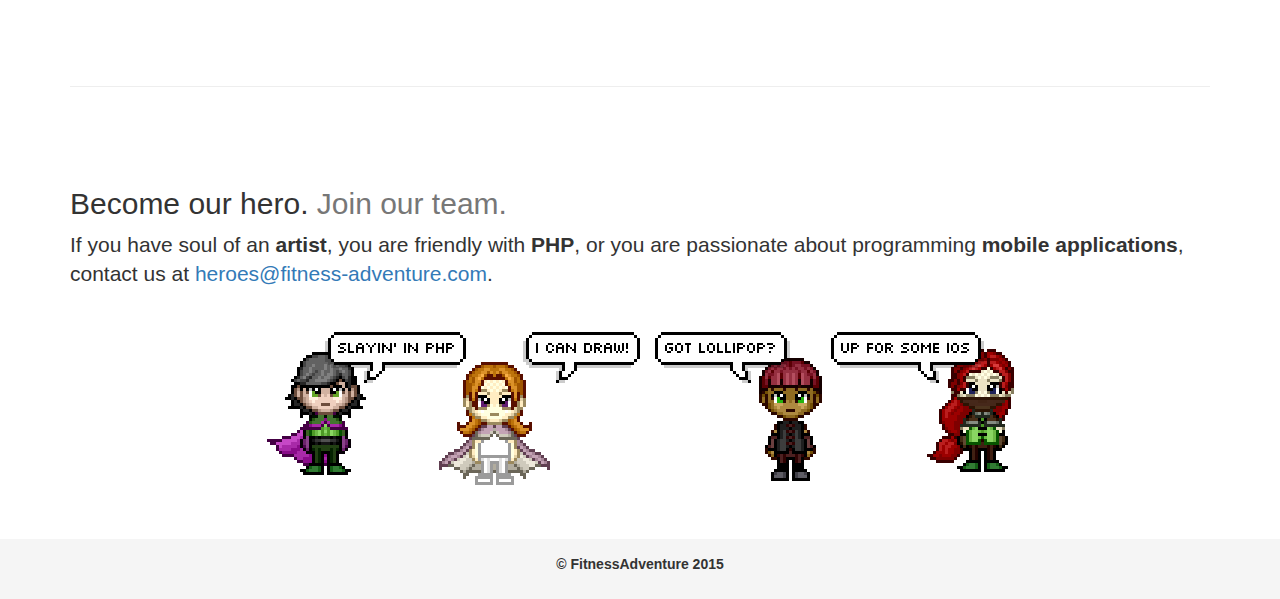
==== commit 4eace650: "Grafiki, poprawki html/css" ====
--- a/index.html
+++ b/index.html
@@ -9,7 +9,7 @@
 
     <style>
         .jumbotron {
-            background: url('images/background_map.png') no-repeat center center;
+            background: url('images/MAPHQ.jpg') no-repeat center center;
         }
     </style>
 </head>
@@ -43,7 +43,19 @@
 <!-- Main jumbotron for a primary marketing message or call to action -->
 <div class="jumbotron special">
     <div class="container">
-        <h1 class="header-title">Your Quest begins now.</h1>
+    <div id="phone-container" class="col-md-4">
+                <img src="images/demo-pl/_empty.png" class="slideshow-border">
+
+                <div class="slideshow" >
+                    <img src="images/demo-eng/logo_clear.png">
+                    <img src="images/demo-eng/register_clear.png">
+                    <img src="images/demo-eng/menu_clear.png">
+                    <img src="images/demo-eng/plot_clear.png">
+                    <img src="images/demo-eng/achievement_clear.png">
+                </div>
+            </div>
+    
+        <div class="col-md-8"><h1 class="header-title">Your Quest begins now.</h1>
 
         <p style="color: white; ">Jump start your new lifestyle and battle the laziness - both in game and in real
             life.</p>
@@ -52,6 +64,10 @@
             <img id="google-play-icon" alt="Android app on Google Play"
                  src="https://developer.android.com/images/brand/en_app_rgb_wo_60.png"/>
         </a></p>
+        </div>
+
+
+            
     </div>
 </div>
 
@@ -98,8 +114,8 @@
 
     <hr class="featurette-divider" id="game">
 
-    <div class="row featurette anchor" >
-        <div class="col-md-7">
+    <div class="row featurette anchor" id="world" >
+        <div class="col-md-7" >
             <h2 class="featurette-heading">Discover whole new world. <span
                     class="text-muted">Tell your own story.</span></h2>
 
@@ -110,35 +126,16 @@
                 land of Fitness!</p>
         </div>
         <div class="col-md-5">
-            <div id="phone-container">
-                <img src="images/demo-pl/_empty.png" class="slideshow-border">
-
-                <div class="slideshow">
-                    <img src="images/demo-pl/logo_clear.png">
-                    <img src="images/demo-pl/register_clear.png">
-                    <img src="images/demo-pl/menu_clear.png">
-                    <img src="images/demo-pl/plot_clear.png">
-                    <img src="images/demo-pl/achievement_clear.png">
-                </div>
-            </div>
-        </div>
+            <img src="images/features/1.png">
+        </div>
+        
     </div>
 
     <hr class="featurette-divider">
 
     <div class="row featurette anchor">
         <div class="col-md-5">
-            <div id="phone-container">
-                <img src="images/demo-pl/_empty.png" class="slideshow-border">
-
-                <div class="slideshow">
-                    <img src="images/demo-pl/logo_clear.png">
-                    <img src="images/demo-pl/register_clear.png">
-                    <img src="images/demo-pl/menu_clear.png">
-                    <img src="images/demo-pl/plot_clear.png">
-                    <img src="images/demo-pl/achievement_clear.png">
-                </div>
-            </div>
+            <img src="images/features/2.png">
         </div>
         <div class="col-md-7">
             <h2 class="featurette-heading">Track your progress. <span class="text-muted">See how others going.</span>
@@ -166,37 +163,30 @@
                 pool.</p>
         </div>
         <div class="col-md-5">
-            <div id="phone-container">
-                <img src="images/demo-pl/_empty.png" class="slideshow-border">
-
-                <div class="slideshow">
-                    <img src="images/demo-pl/logo_clear.png">
-                    <img src="images/demo-pl/register_clear.png">
-                    <img src="images/demo-pl/menu_clear.png">
-                    <img src="images/demo-pl/plot_clear.png">
-                    <img src="images/demo-pl/achievement_clear.png">
-                </div>
-            </div>
+            <img src="images/features/3.png">
         </div>
     </div>
 
     <hr class="featurette-divider" id="developers">
 
     <div class="row featurette anchor">
+
         <div class="col-md-12">
-
-            <h2 class="featurette-heading">Become our hero. <span class="text-muted">Join our team.</span></h2>
+            <h2>Become our hero. <span class="text-muted">Join our team.</span></h2>
 
             <p class="lead">If you have soul of an <span>artist</span>, you are friendly with <span>PHP</span>, or you
-                are passionate about programming <span>mobile applications</span>, contact us at <a href="mailto:heroes@fitness-adventure.com">heroes@fitness-adventure.com</a>.</p>
-
-        </div>
-    </div>
-
-    <footer>
-        <p>&copy; FitnessAdventure 2015</p>
-    </footer>
+                are passionate about programming <span>mobile applications</span>, contact us at <a href="mailto:heroes@fitness-adventure.com">heroes@fitness-adventure.com</a>.
+            </p>
+
+            <img src="images/join.png">
+
+        </div>
+    </div>
 </div>
+
+<footer id="footer">
+    <p>&copy; FitnessAdventure 2015</p>
+</footer>
 
 <!--<link rel="icon" type="image/x-icon" href="" />-->
 <!-- Jquery and Plug-ins -->
@@ -206,7 +196,8 @@
 <script type="text/javascript">
     $(document).ready(function () {
         $('.slideshow').cycle({
-            fx: "scrollLeft"
+            fx: "scrollLeft",
+            delay: -1000,
         });
     });
 </script>
--- a/css/style.css
+++ b/css/style.css
@@ -5,7 +5,7 @@
 
 body {
     padding-top: 50px;
-    padding-bottom: 20px;
+    padding-bottom: 0px;
 }
 
 img {
@@ -48,6 +48,7 @@
     width:  auto;
     top:  0;
     left: 0;
+    position: absolute;
 }
 
 .phone-container {
@@ -56,8 +57,8 @@
 }
 
 .anchor {
-    padding-top:40px;
-    margin-top:-40px;
+    padding-top:50px;
+    margin-top:-50px;
 }
 
 /* HEADER 
@@ -92,6 +93,7 @@
 }
 
 
+
 /* MARKETING CONTENT
 -------------------------------------------------- */
 
@@ -121,6 +123,16 @@
     font-weight: 300;
     line-height: 1;
     letter-spacing: -1px;
+}
+
+footer {
+    background-color: #f5f5f5;
+    margin-top: 30px;
+    width: 100%;
+    height: 60px;
+    line-height: 50px;
+    text-align: center;
+    font-weight: bold;
 }
 
 
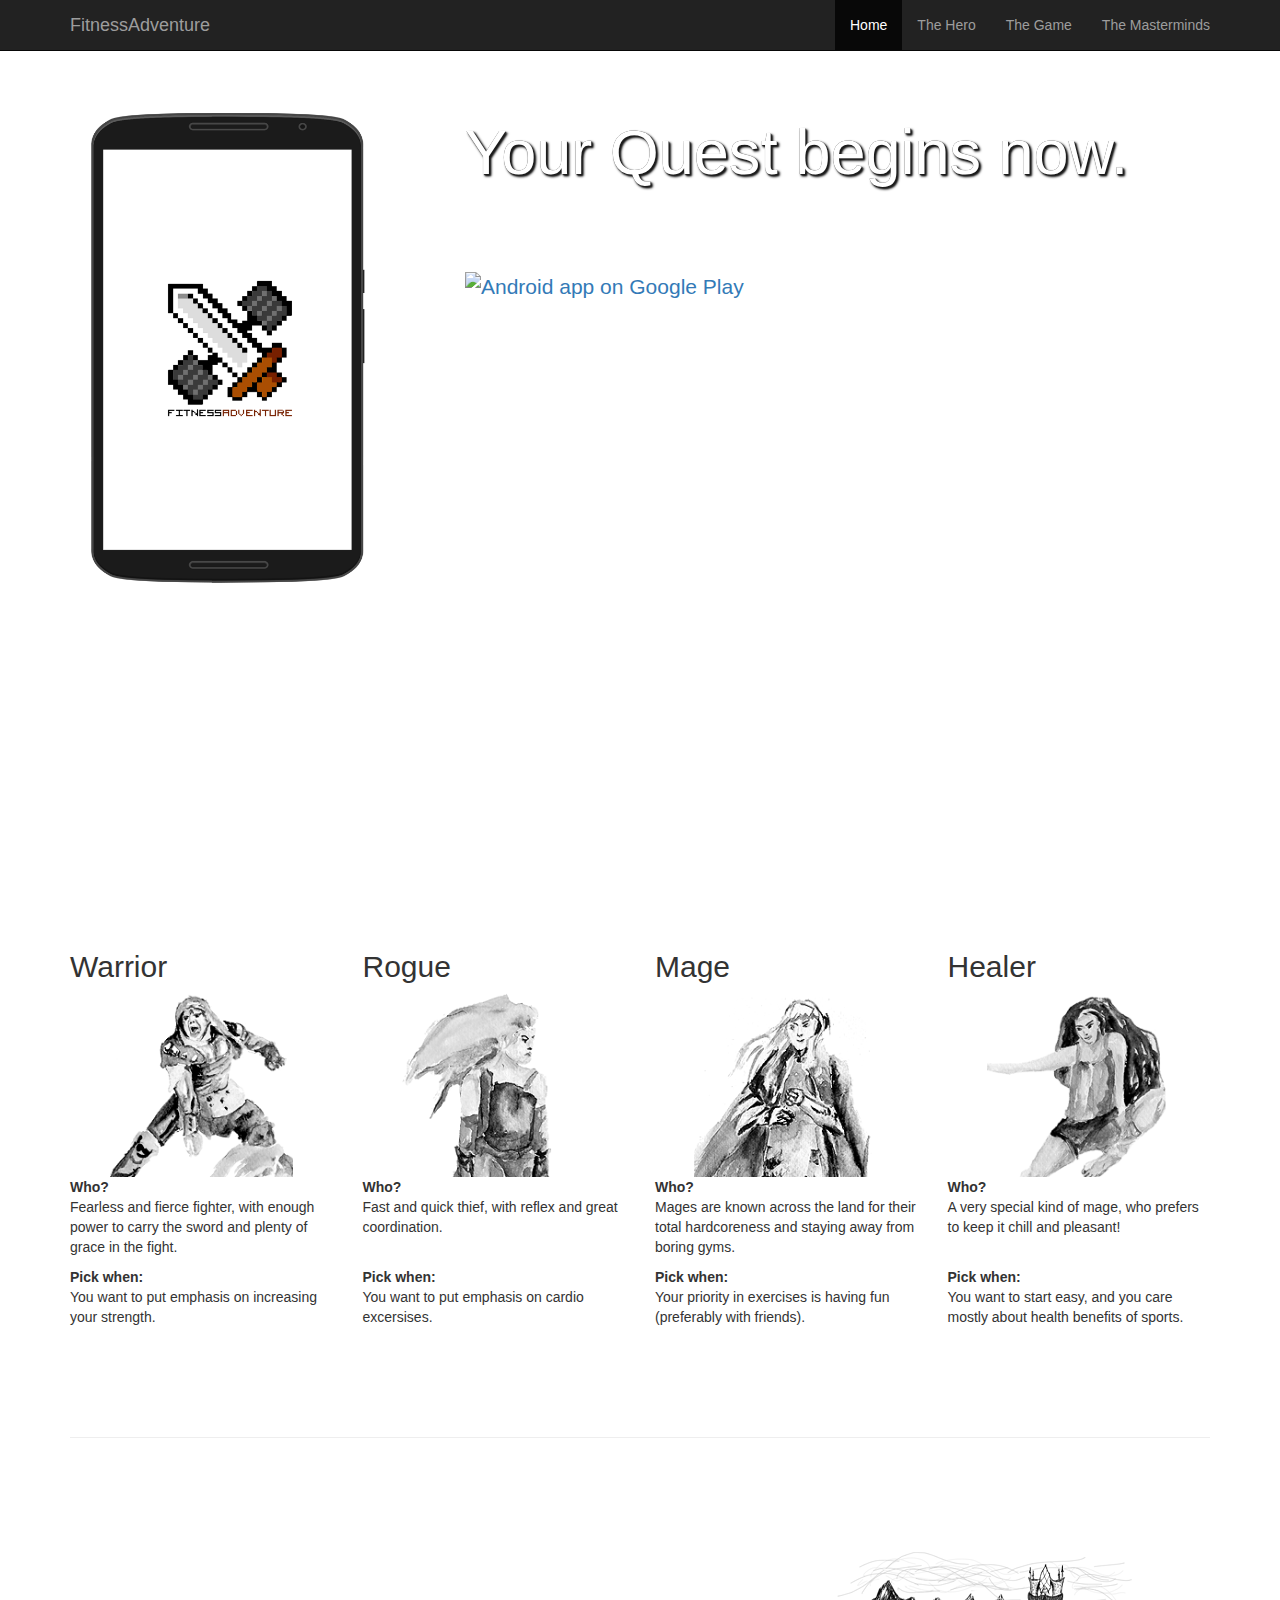
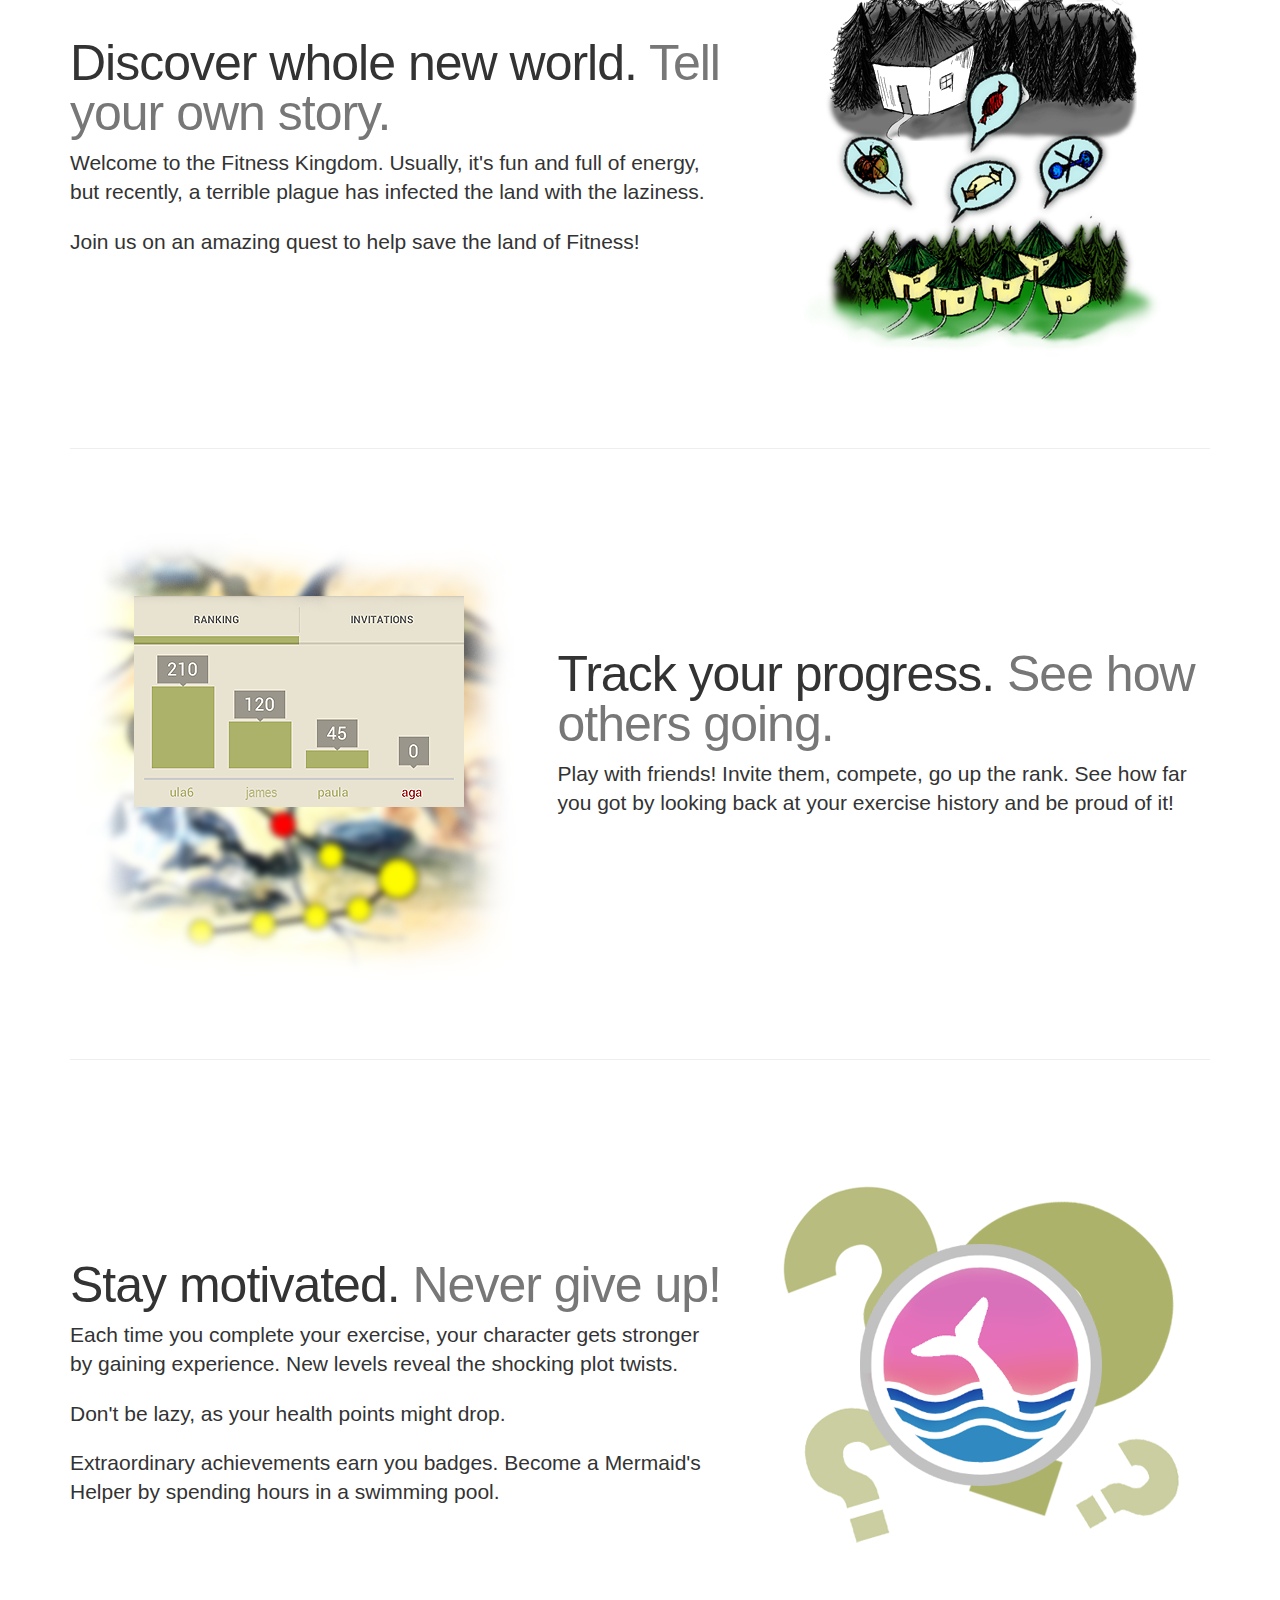
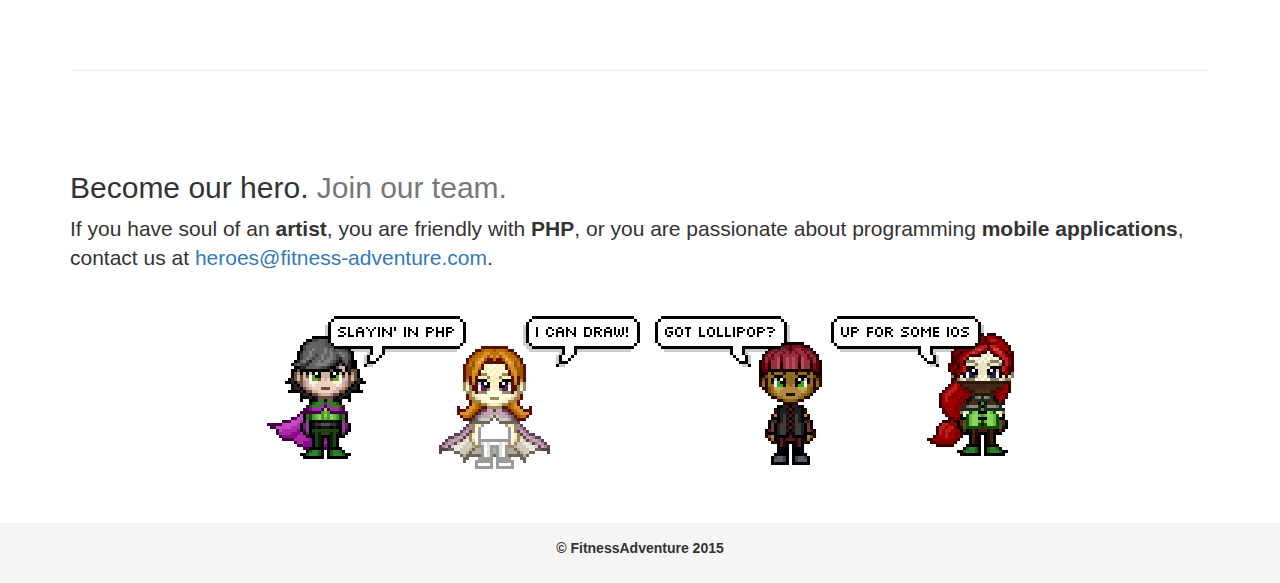
==== commit 6a864e1e: "css optimization for mobile devices" ====
--- a/index.html
+++ b/index.html
@@ -4,6 +4,7 @@
     <meta http-equiv="Content-Type" content="text/html; charset=utf-8"/>
     <meta name="viewport" content="width=device-width, initial-scale=1.0">
     <title>FitnessAdventure</title>
+    <link rel="shortcut icon" href="images/icon.ico">
     <link href="css/style.css" type="text/css" rel="stylesheet"/>
     <link href="css/bootstrap.min.css" type="text/css" rel="stylesheet"/>
 
@@ -57,7 +58,7 @@
     
         <div class="col-md-8"><h1 class="header-title">Your Quest begins now.</h1>
 
-        <p style="color: white; ">Jump start your new lifestyle and battle the laziness - both in game and in real
+        <p id="tagline">Jump start your new lifestyle and battle the laziness - both in game and in real
             life.</p>
 
         <p><a href="https://play.google.com/store/apps/details?id=com.pwr.fitnessadventure">
@@ -74,35 +75,35 @@
 <div class="container anchor" id="hero">
     <!-- Example row of columns -->
     <div class="row">
-        <div class="col-xs-6 col-sm-3">
+        <div class="col-xs-6 col-sm-3 class-desc">
             <h2>Warrior</h2>
-            <img src="images/class/warrior.png" class="grayscale">
+            <img src="images/class/warrior.png" class="grayscale character-img">
 
             <p><b>Who?</b><br>Fearless and fierce fighter, with enough power to carry the sword and plenty of grace in
                 the fight.</br></p>
 
             <p><b>Pick when: </b><br>You want to put emphasis on increasing your strength.</br></p>
         </div>
-        <div class="col-xs-6 col-sm-3">
+        <div class="col-xs-6 col-sm-3 class-desc">
             <h2>Rogue</h2>
-            <img src="images/class/rogue.png" class="grayscale">
+            <img src="images/class/rogue.png" class="grayscale character-img">
 
             <p><b>Who?</b><br>Fast and quick thief, with reflex and great coordination.</br></p>
 
             <p><b>Pick when: </b><br>You want to put emphasis on cardio excersises.</br></p>
         </div>
-        <div class="col-xs-6 col-sm-3">
+        <div class="col-xs-6 col-sm-3 class-desc">
             <h2>Mage</h2>
-            <img src="images/class/mage.png" class="grayscale">
+            <img src="images/class/mage.png" class="grayscale character-img">
 
             <p><b>Who?</b><br>Mages are known across the land for their total hardcoreness and staying away from boring
                 gyms.</br></p>
 
             <p><b>Pick when: </b><br>Your priority in exercises is having fun (preferably with friends).</br></p>
         </div>
-        <div class="col-xs-6 col-sm-3">
+        <div class="col-xs-6 col-sm-3 class-desc">
             <h2>Healer</h2>
-            <img src="images/class/healer.png" class="grayscale">
+            <img src="images/class/healer.png" class="grayscale character-img">
 
             <p><b>Who?</b><br>A very special kind of mage, who prefers to keep it chill and pleasant!</br></p>
 
@@ -126,7 +127,7 @@
                 land of Fitness!</p>
         </div>
         <div class="col-md-5">
-            <img src="images/features/1.png">
+            <img src="images/features/1.png" class="feature-image">
         </div>
         
     </div>
@@ -135,7 +136,7 @@
 
     <div class="row featurette anchor">
         <div class="col-md-5">
-            <img src="images/features/2.png">
+            <img src="images/features/2.png" class="feature-image">
         </div>
         <div class="col-md-7">
             <h2 class="featurette-heading">Track your progress. <span class="text-muted">See how others going.</span>
@@ -163,7 +164,7 @@
                 pool.</p>
         </div>
         <div class="col-md-5">
-            <img src="images/features/3.png">
+            <img src="images/features/3.png" class="feature-image">
         </div>
     </div>
 
@@ -178,7 +179,7 @@
                 are passionate about programming <span>mobile applications</span>, contact us at <a href="mailto:heroes@fitness-adventure.com">heroes@fitness-adventure.com</a>.
             </p>
 
-            <img src="images/join.png">
+            <img src="images/join.png" class="feature-image">
 
         </div>
     </div>
@@ -190,7 +191,8 @@
 
 <!--<link rel="icon" type="image/x-icon" href="" />-->
 <!-- Jquery and Plug-ins -->
-<script src="js/lib/jquery-1.11.2.min.js"></script>
+<script src="js/lib/jquery.min.js"></script>
+<script src="js/bootstrap.min.js"></script>
 <script src="js/plugin/jquery.cycle.all.js"></script>
 <!-- Slideshow -->
 <script type="text/javascript">
--- a/css/style.css
+++ b/css/style.css
@@ -82,6 +82,16 @@
  /* Firefox 10+, Firefox on Android */;
 }
 
+img.character-img {
+    width: 70%;
+    max-width: 200px;
+
+}
+
+.class-desc {
+    min-height: 410px !important;
+}
+
 img.grayscale:hover {
     filter: grayscale(0%);
     -webkit-filter: grayscale(0%);
@@ -123,6 +133,10 @@
     font-weight: 300;
     line-height: 1;
     letter-spacing: -1px;
+}
+
+img.feature-image {
+    max-width: 100% !important;
 }
 
 footer {
@@ -139,6 +153,21 @@
 /* RESPONSIVE CSS
 -------------------------------------------------- */
 
+@media (max-width: 1000px) {
+
+    #phone-container {
+        display: none;
+    }
+}
+
+@media (max-width: 768px) {
+
+    #tagline {
+        color: black;
+    }
+}
+
+
 @media (min-width: 768px) {
     /* Navbar positioning foo */
     .navbar-wrapper {
@@ -168,6 +197,10 @@
     .featurette-heading {
         font-size: 50px;
     }
+
+    #tagline {
+        color: white;
+    }
 }
 
 @media (min-width: 992px) {
